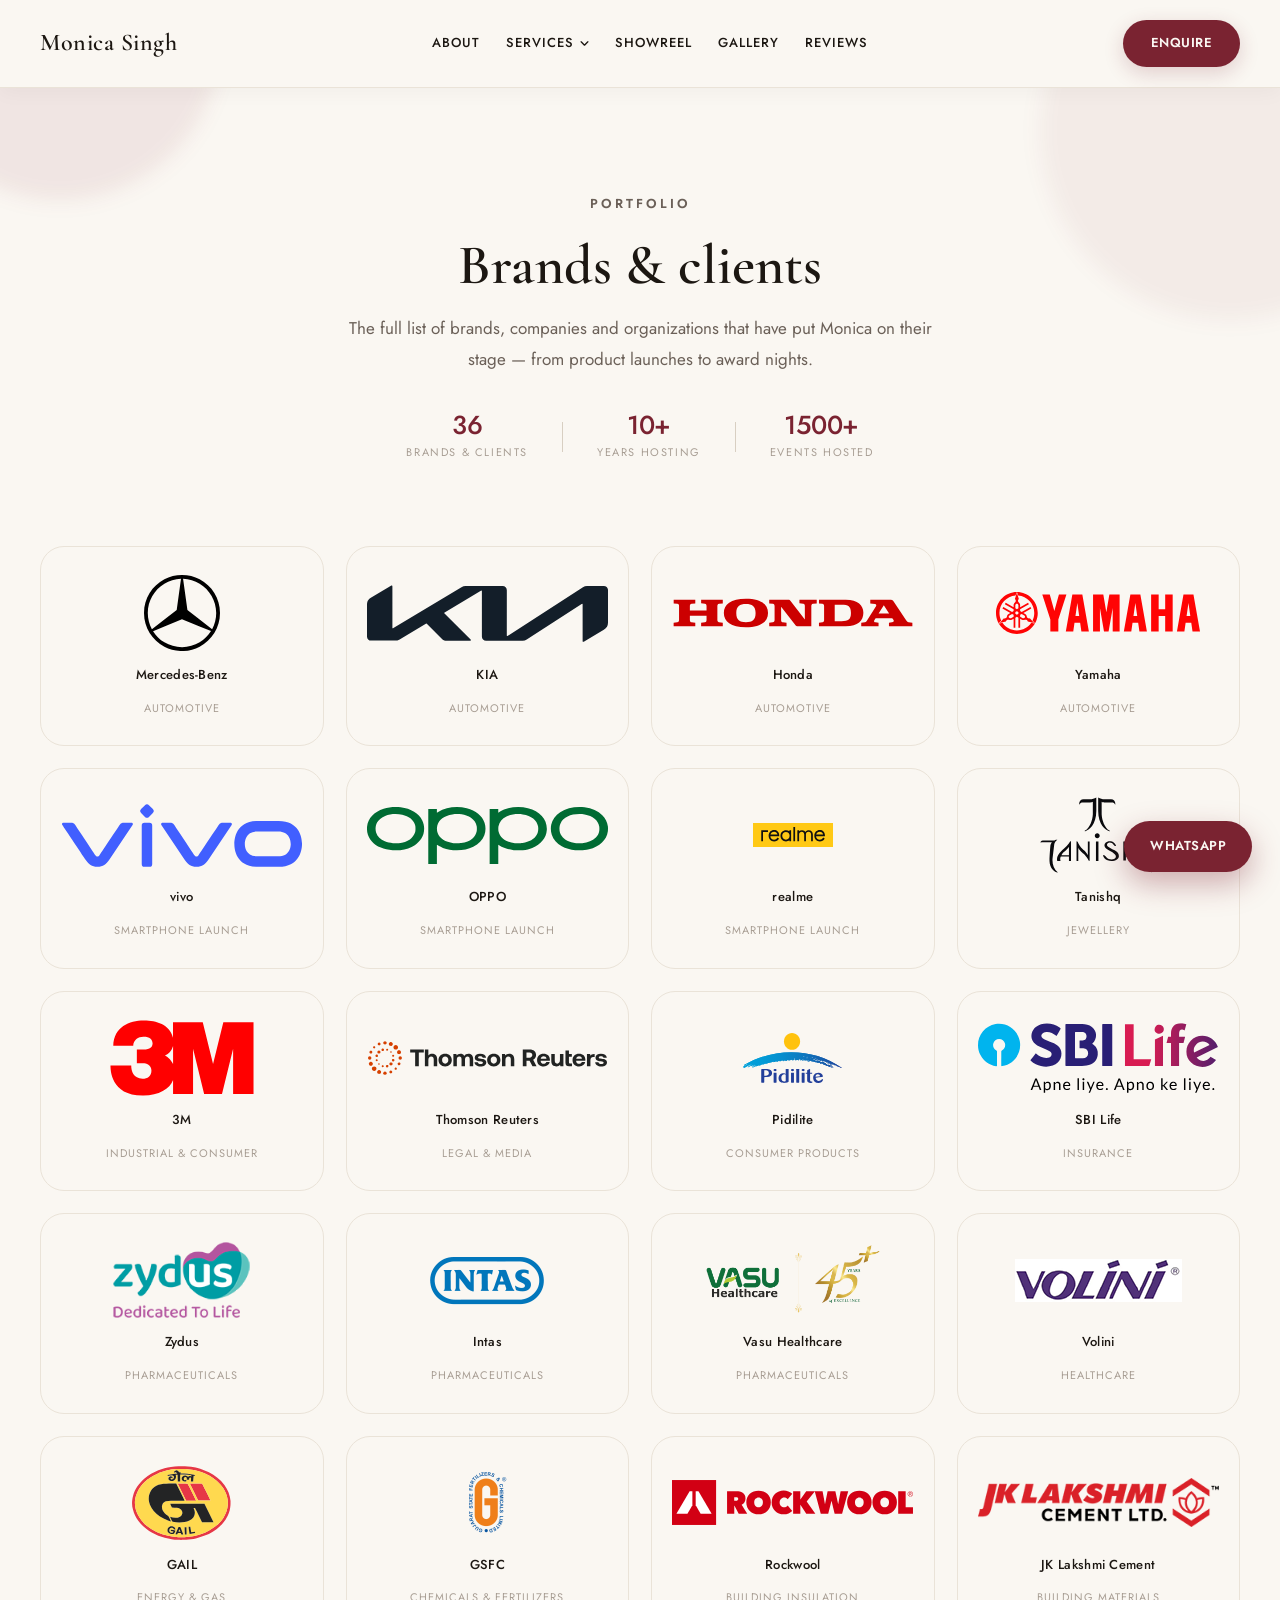
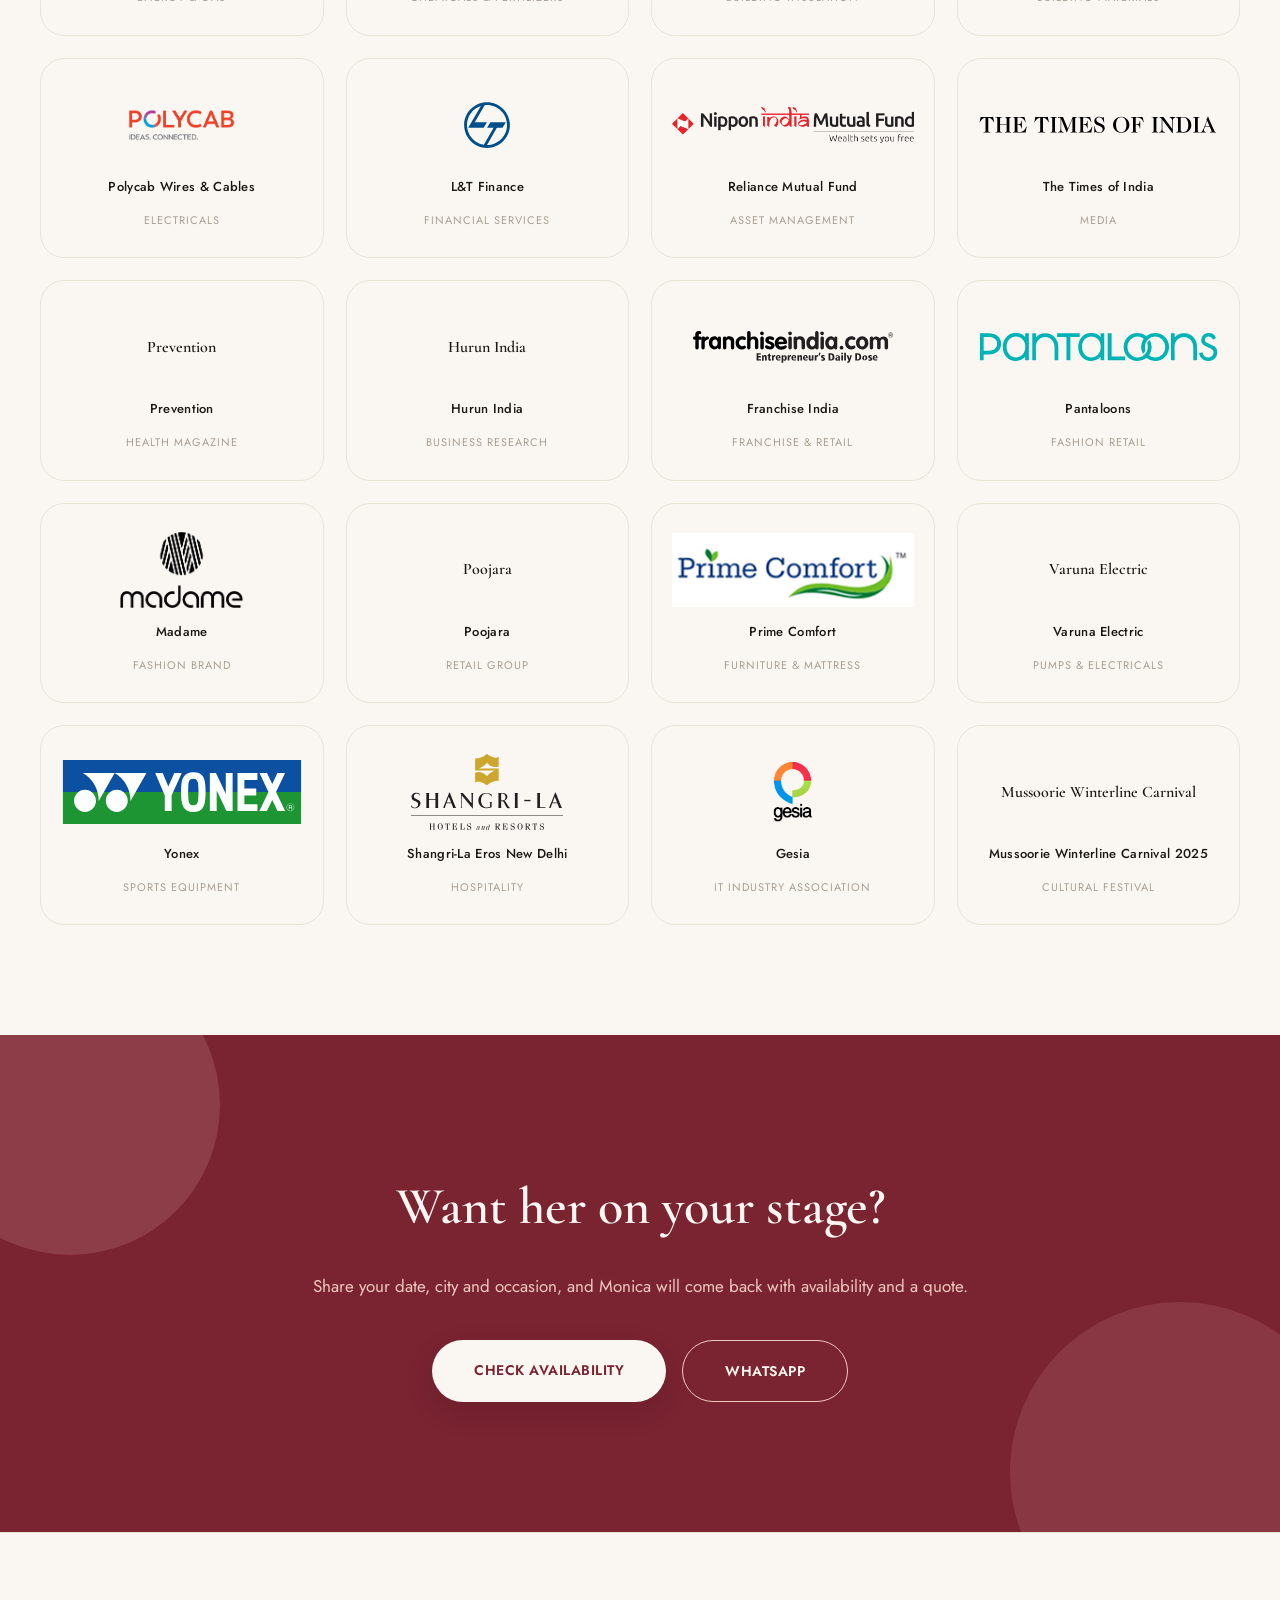
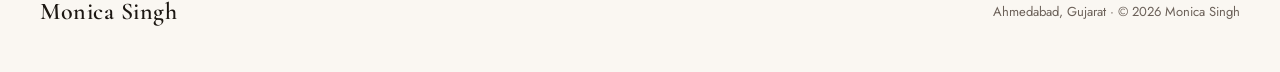
==== brands.html @ f6349938 "Redesign brand-trust section as a logo wall, add dedicated Brands page Replace the text-only "Brands" ====
<!DOCTYPE html>
<html lang="en">
<head>
  <meta charset="utf-8">
  <meta name="viewport" content="width=device-width, initial-scale=1">
  <title>Brands &amp; Clients | Monica Singh</title>
  <meta name="description" content="A full list of the brands and organizations Monica Singh has hosted for — product launches, award nights, annual meets and more across Gujarat and beyond.">
  <meta property="og:title" content="Brands &amp; Clients | Monica Singh">
  <meta property="og:description" content="The full list of brands that have put Monica Singh on their stage.">
  <meta property="og:type" content="website">

  <!-- Google Fonts -->
  <link rel="preconnect" href="https://fonts.googleapis.com">
  <link rel="preconnect" href="https://fonts.gstatic.com" crossorigin>
  <link href="https://fonts.googleapis.com/css2?family=Cormorant+Garamond:ital,wght@0,400;0,500;0,600;0,700;1,400;1,500&family=Jost:wght@300;400;500;600&display=swap" rel="stylesheet">

  <!-- Stylesheet -->
  <link rel="stylesheet" href="css/style.css?v=6">
</head>
<body>

  <!-- Sticky Header with Fixed Solid Background -->
  <header class="site-header header-solid" id="site-header">
    <div class="header-inner">
      <a href="index.html" class="site-logo">Monica Singh</a>

      <nav class="nav-desktop" aria-label="Main Navigation">
        <a href="index.html#collage" class="nav-link">About</a>

        <div class="nav-dropdown-trigger">
          <a href="index.html#services" class="nav-link" style="display: inline-flex; align-items: center;">
            Services
            <svg class="dropdown-arrow-icon" viewBox="0 0 10 6" fill="none" xmlns="http://www.w3.org/2000/svg">
              <path d="M1 1L5 5L9 1" stroke="currentColor" stroke-width="1.6" stroke-linecap="round" stroke-linejoin="round"/>
            </svg>
          </a>
          <div class="nav-dropdown-menu">
            <div class="dropdown-card">
              <a href="sangeet-hosting.html" class="dropdown-item">Sangeet Hosting</a>
              <a href="sangeet-hosting.html" class="dropdown-item">Wedding Anchoring</a>
              <a href="corporate-events.html" class="dropdown-item">Corporate Events</a>
              <a href="sports-events.html" class="dropdown-item">Sports Events</a>
            </div>
          </div>
        </div>

        <a href="index.html#action" class="nav-link">Showreel</a>
        <a href="gallery.html" class="nav-link">Gallery</a>
        <a href="index.html#testimonials" class="nav-link">Reviews</a>
      </nav>

      <a href="index.html#contact" class="btn-header-enquire">Enquire</a>

      <!-- Mobile Menu Button -->
      <button class="mobile-menu-btn" id="mobile-menu-open" aria-label="Open navigation menu">
        <span></span>
        <span></span>
        <span></span>
      </button>
    </div>
  </header>

  <!-- Mobile Drawer -->
  <div class="mobile-drawer" id="mobile-drawer" role="dialog" aria-modal="true" aria-label="Mobile Navigation">
    <div class="mobile-drawer-header">
      <div class="site-logo">Monica Singh</div>
      <button class="mobile-drawer-close" id="mobile-menu-close" aria-label="Close menu">✕</button>
    </div>
    <div class="mobile-nav-links">
      <a href="index.html#collage">About Monica</a>
      <a href="sangeet-hosting.html">Sangeet &amp; Wedding Hosting</a>
      <a href="corporate-events.html">Corporate Events</a>
      <a href="index.html#action">Watch Showreel</a>
      <a href="gallery.html">Event Gallery</a>
      <a href="brands.html">Brands &amp; Clients</a>
      <a href="index.html#testimonials">Client Reviews</a>
      <a href="index.html#contact" style="color: var(--color-primary); margin-top: 10px;">Enquire Now &rarr;</a>
    </div>
    <div class="mobile-drawer-footer">
      <div>Ahmedabad, Gujarat &middot; hello@monicasingh.com</div>
    </div>
  </div>

  <main>
    <!-- 1. Page Hero -->
    <section class="gallery-page-hero">
      <div class="gallery-hero-deco-1" aria-hidden="true"></div>
      <div class="gallery-hero-deco-2" aria-hidden="true"></div>
      <div class="container-narrow" style="position: relative;">
        <div class="kicker kicker-muted" style="margin-bottom: 18px;">Portfolio</div>
        <h1 class="section-title" style="font-size: clamp(38px, 5vw, 56px); margin: 0 auto 16px; max-width: 720px;">Brands &amp; clients</h1>
        <p style="font-size: 17px; line-height: 1.8; color: var(--color-text-muted); max-width: 620px; margin: 0 auto;">
          The full list of brands, companies and organizations that have put Monica on their stage — from product launches to award nights.
        </p>

        <div class="gallery-hero-stats">
          <div class="gallery-hero-stat">
            <div class="gallery-hero-stat-val">36</div>
            <div class="gallery-hero-stat-lbl">Brands &amp; clients</div>
          </div>
          <div class="gallery-hero-stat-divider"></div>
          <div class="gallery-hero-stat">
            <div class="gallery-hero-stat-val">10+</div>
            <div class="gallery-hero-stat-lbl">Years hosting</div>
          </div>
          <div class="gallery-hero-stat-divider"></div>
          <div class="gallery-hero-stat">
            <div class="gallery-hero-stat-val">1500+</div>
            <div class="gallery-hero-stat-lbl">Events hosted</div>
          </div>
        </div>
      </div>
    </section>

    <!-- 2. Brands Grid -->
    <section style="padding: 20px 0 110px;">
      <div class="container">
        <div class="brand-page-grid">

          <a class="brand-page-card" href="https://en.wikipedia.org/wiki/Mercedes-Benz" target="_blank" rel="noopener noreferrer">
            <div class="brand-page-logo-wrap"><img src="assets/brand-logos/mercedesbenz.svg" alt="Mercedes-Benz"></div>
            <div class="brand-page-name">Mercedes-Benz</div>
            <div class="brand-page-kind">Automotive</div>
          </a>

          <div class="brand-page-card">
            <div class="brand-page-logo-wrap"><img src="assets/brand-logos/kia.svg" alt="KIA"></div>
            <div class="brand-page-name">KIA</div>
            <div class="brand-page-kind">Automotive</div>
          </div>

          <div class="brand-page-card">
            <div class="brand-page-logo-wrap"><img src="assets/brand-logos/honda.svg" alt="Honda"></div>
            <div class="brand-page-name">Honda</div>
            <div class="brand-page-kind">Automotive</div>
          </div>

          <div class="brand-page-card">
            <div class="brand-page-logo-wrap"><img src="assets/brand-logos/yamaha.svg" alt="Yamaha" style="max-height: 55%;"></div>
            <div class="brand-page-name">Yamaha</div>
            <div class="brand-page-kind">Automotive</div>
          </div>

          <div class="brand-page-card">
            <div class="brand-page-logo-wrap"><img src="assets/brand-logos/vivo.svg" alt="vivo"></div>
            <div class="brand-page-name">vivo</div>
            <div class="brand-page-kind">Smartphone Launch</div>
          </div>

          <div class="brand-page-card">
            <div class="brand-page-logo-wrap"><img src="assets/brand-logos/oppo.svg" alt="OPPO"></div>
            <div class="brand-page-name">OPPO</div>
            <div class="brand-page-kind">Smartphone Launch</div>
          </div>

          <div class="brand-page-card">
            <div class="brand-page-logo-wrap"><img src="assets/brand-logos/realme.svg" alt="realme"></div>
            <div class="brand-page-name">realme</div>
            <div class="brand-page-kind">Smartphone Launch</div>
          </div>

          <div class="brand-page-card">
            <div class="brand-page-logo-wrap"><img src="assets/brand-logos/tanishq.svg" alt="Tanishq"></div>
            <div class="brand-page-name">Tanishq</div>
            <div class="brand-page-kind">Jewellery</div>
          </div>

          <div class="brand-page-card">
            <div class="brand-page-logo-wrap"><img src="assets/brand-logos/3m.svg" alt="3M"></div>
            <div class="brand-page-name">3M</div>
            <div class="brand-page-kind">Industrial &amp; Consumer</div>
          </div>

          <div class="brand-page-card">
            <div class="brand-page-logo-wrap"><img src="assets/brand-logos/thomsonreuters.svg" alt="Thomson Reuters"></div>
            <div class="brand-page-name">Thomson Reuters</div>
            <div class="brand-page-kind">Legal &amp; Media</div>
          </div>

          <div class="brand-page-card">
            <div class="brand-page-logo-wrap"><img src="assets/brand-logos/pidilite.svg" alt="Pidilite"></div>
            <div class="brand-page-name">Pidilite</div>
            <div class="brand-page-kind">Consumer Products</div>
          </div>

          <div class="brand-page-card">
            <div class="brand-page-logo-wrap"><img src="assets/brand-logos/sbilife.svg" alt="SBI Life"></div>
            <div class="brand-page-name">SBI Life</div>
            <div class="brand-page-kind">Insurance</div>
          </div>

          <div class="brand-page-card">
            <div class="brand-page-logo-wrap"><img src="assets/brand-logos/zydus.png" alt="Zydus"></div>
            <div class="brand-page-name">Zydus</div>
            <div class="brand-page-kind">Pharmaceuticals</div>
          </div>

          <div class="brand-page-card">
            <div class="brand-page-logo-wrap"><img src="assets/brand-logos/intas.png" alt="Intas Pharmaceuticals"></div>
            <div class="brand-page-name">Intas</div>
            <div class="brand-page-kind">Pharmaceuticals</div>
          </div>

          <div class="brand-page-card">
            <div class="brand-page-logo-wrap"><img src="assets/brand-logos/vasuhealthcare.png" alt="Vasu Healthcare"></div>
            <div class="brand-page-name">Vasu Healthcare</div>
            <div class="brand-page-kind">Pharmaceuticals</div>
          </div>

          <div class="brand-page-card">
            <div class="brand-page-logo-wrap"><img src="assets/brand-logos/volini.webp" alt="Volini"></div>
            <div class="brand-page-name">Volini</div>
            <div class="brand-page-kind">Healthcare</div>
          </div>

          <div class="brand-page-card">
            <div class="brand-page-logo-wrap"><img src="assets/brand-logos/gail.svg" alt="GAIL"></div>
            <div class="brand-page-name">GAIL</div>
            <div class="brand-page-kind">Energy &amp; Gas</div>
          </div>

          <div class="brand-page-card">
            <div class="brand-page-logo-wrap"><img src="assets/brand-logos/gsfc.png" alt="Gujarat State Fertilizers &amp; Chemicals"></div>
            <div class="brand-page-name">GSFC</div>
            <div class="brand-page-kind">Chemicals &amp; Fertilizers</div>
          </div>

          <div class="brand-page-card">
            <div class="brand-page-logo-wrap"><img src="assets/brand-logos/rockwool.svg" alt="ROCKWOOL"></div>
            <div class="brand-page-name">Rockwool</div>
            <div class="brand-page-kind">Building Insulation</div>
          </div>

          <div class="brand-page-card">
            <div class="brand-page-logo-wrap"><img src="assets/brand-logos/jklakshmi.png" alt="JK Lakshmi Cement"></div>
            <div class="brand-page-name">JK Lakshmi Cement</div>
            <div class="brand-page-kind">Building Materials</div>
          </div>

          <div class="brand-page-card">
            <div class="brand-page-logo-wrap"><img src="assets/brand-logos/polycab.png" alt="Polycab Wires &amp; Cables"></div>
            <div class="brand-page-name">Polycab Wires &amp; Cables</div>
            <div class="brand-page-kind">Electricals</div>
          </div>

          <div class="brand-page-card">
            <div class="brand-page-logo-wrap"><img src="assets/brand-logos/ltfinance.svg" alt="L&amp;T Finance" style="max-height: 60%;"></div>
            <div class="brand-page-name">L&amp;T Finance</div>
            <div class="brand-page-kind">Financial Services</div>
          </div>

          <div class="brand-page-card">
            <div class="brand-page-logo-wrap"><img src="assets/brand-logos/reliancemf.webp" alt="Reliance Mutual Fund"></div>
            <div class="brand-page-name">Reliance Mutual Fund</div>
            <div class="brand-page-kind">Asset Management</div>
          </div>

          <div class="brand-page-card">
            <div class="brand-page-logo-wrap"><img src="assets/brand-logos/timesofindia.svg" alt="The Times of India"></div>
            <div class="brand-page-name">The Times of India</div>
            <div class="brand-page-kind">Media</div>
          </div>

          <div class="brand-page-card">
            <div class="brand-page-logo-wrap no-logo">Prevention</div>
            <div class="brand-page-name">Prevention</div>
            <div class="brand-page-kind">Health Magazine</div>
          </div>

          <div class="brand-page-card">
            <div class="brand-page-logo-wrap no-logo">Hurun India</div>
            <div class="brand-page-name">Hurun India</div>
            <div class="brand-page-kind">Business Research</div>
          </div>

          <div class="brand-page-card">
            <div class="brand-page-logo-wrap"><img src="assets/brand-logos/franchiseindia.svg" alt="Franchise India"></div>
            <div class="brand-page-name">Franchise India</div>
            <div class="brand-page-kind">Franchise &amp; Retail</div>
          </div>

          <div class="brand-page-card">
            <div class="brand-page-logo-wrap"><img src="assets/brand-logos/pantaloons.svg" alt="Pantaloons"></div>
            <div class="brand-page-name">Pantaloons</div>
            <div class="brand-page-kind">Fashion Retail</div>
          </div>

          <div class="brand-page-card">
            <div class="brand-page-logo-wrap"><img src="assets/brand-logos/madame.png" alt="Madame"></div>
            <div class="brand-page-name">Madame</div>
            <div class="brand-page-kind">Fashion Brand</div>
          </div>

          <div class="brand-page-card">
            <div class="brand-page-logo-wrap no-logo">Poojara</div>
            <div class="brand-page-name">Poojara</div>
            <div class="brand-page-kind">Retail Group</div>
          </div>

          <div class="brand-page-card">
            <div class="brand-page-logo-wrap"><img src="assets/brand-logos/primecomfort.png" alt="Prime Comfort"></div>
            <div class="brand-page-name">Prime Comfort</div>
            <div class="brand-page-kind">Furniture &amp; Mattress</div>
          </div>

          <div class="brand-page-card">
            <div class="brand-page-logo-wrap no-logo">Varuna Electric</div>
            <div class="brand-page-name">Varuna Electric</div>
            <div class="brand-page-kind">Pumps &amp; Electricals</div>
          </div>

          <div class="brand-page-card">
            <div class="brand-page-logo-wrap"><img src="assets/brand-logos/yonex.svg" alt="Yonex"></div>
            <div class="brand-page-name">Yonex</div>
            <div class="brand-page-kind">Sports Equipment</div>
          </div>

          <div class="brand-page-card">
            <div class="brand-page-logo-wrap"><img src="assets/brand-logos/shangrila.svg" alt="Shangri-La Eros New Delhi"></div>
            <div class="brand-page-name">Shangri-La Eros New Delhi</div>
            <div class="brand-page-kind">Hospitality</div>
          </div>

          <div class="brand-page-card">
            <div class="brand-page-logo-wrap"><img src="assets/brand-logos/gesia.png" alt="GESIA"></div>
            <div class="brand-page-name">Gesia</div>
            <div class="brand-page-kind">IT Industry Association</div>
          </div>

          <div class="brand-page-card">
            <div class="brand-page-logo-wrap no-logo">Mussoorie Winterline Carnival</div>
            <div class="brand-page-name">Mussoorie Winterline Carnival 2025</div>
            <div class="brand-page-kind">Cultural Festival</div>
          </div>

        </div>
      </div>
    </section>

    <!-- 3. Contact CTA -->
    <section class="contact-section" id="contact">
      <div class="cta-deco-circle-1"></div>
      <div class="cta-deco-circle-2"></div>
      <div class="container">
        <div class="contact-content">
          <h2 class="contact-heading">Want her on your stage?</h2>
          <p class="contact-subtext">Share your date, city and occasion, and Monica will come back with availability and a quote.</p>
          <div class="contact-actions">
            <a href="mailto:hello@monicasingh.com" class="btn-light">Check availability</a>
            <a href="https://wa.me/910000000000" target="_blank" rel="noopener noreferrer" class="btn-outline-white">WhatsApp</a>
          </div>
        </div>
      </div>
    </section>
  </main>

  <!-- Footer -->
  <footer class="site-footer" style="border-top: 1px solid var(--color-border); padding: 60px 0 40px;">
    <div class="container" style="display: flex; justify-content: space-between; align-items: center; flex-wrap: wrap; gap: 20px;">
      <a href="index.html" class="site-logo">Monica Singh</a>
      <div style="font-size: 13px; color: var(--color-text-muted);">Ahmedabad, Gujarat &middot; &copy; 2026 Monica Singh</div>
    </div>
  </footer>

  <!-- Floating WhatsApp Action -->
  <a href="https://wa.me/910000000000" target="_blank" rel="noopener noreferrer" class="floating-whatsapp-btn visible" aria-label="Chat on WhatsApp">
    WhatsApp
  </a>

  <!-- JavaScript -->
  <script src="js/app.js?v=6"></script>
</body>
</html>
---- css/style.css ----
/* ==========================================================================
   Monica Singh — Luxury Portfolio Design System
   Matches exact design tokens from UI specification
   ========================================================================== */

:root {
  /* Colors */
  --color-bg: #FAF7F2;
  --color-bg-alt: #EFE9DE;
  --color-bg-card: #FAF7F2;
  --color-bg-card-alt: #EAE3D8;
  --color-dark: #1C1712;
  --color-dark-card: #241D17;
  --color-dark-border: #332C25;
  --color-primary: #7A2331;
  --color-primary-hover: #5C1A25;
  --color-primary-light: #F0C9C0;
  --color-primary-soft: rgba(122, 35, 49, 0.08);
  --color-primary-glow: rgba(122, 35, 49, 0.3);
  --color-text-main: #1C1712;
  --color-text-muted: #6B6058;
  --color-text-light: #A89E94;
  --color-border: #EAE3D8;
  --color-border-subtle: #D8CFC2;
  --color-white: #FAF7F2;

  /* Typography */
  --font-serif: 'Cormorant Garamond', Georgia, serif;
  --font-sans: 'Jost', -apple-system, BlinkMacSystemFont, 'Segoe UI', Roboto, sans-serif;

  /* Spacing & Layout */
  --max-width: 1340px;
  --max-width-narrow: 1140px;
  --max-width-text: 900px;
  --radius-sm: 8px;
  --radius-md: 16px;
  --radius-lg: 24px;
  --radius-xl: 28px;
  --radius-full: 999px;

  /* Shadows */
  --shadow-sm: 0 2px 10px rgba(28, 23, 18, 0.04);
  --shadow-md: 0 20px 44px rgba(28, 23, 18, 0.12);
  --shadow-lg: 0 28px 56px rgba(28, 23, 18, 0.16);
  --shadow-xl: 0 40px 80px rgba(28, 23, 18, 0.20);
  --shadow-primary: 0 16px 36px rgba(122, 35, 49, 0.28);
}

/* Reset & Base */
*, *::before, *::after {
  box-sizing: border-box;
  margin: 0;
  padding: 0;
}

html {
  scroll-behavior: smooth;
  -webkit-text-size-adjust: 100%;
}

body {
  margin: 0;
  background-color: var(--color-bg);
  color: var(--color-text-main);
  font-family: var(--font-sans);
  font-size: 16px;
  line-height: 1.6;
  overflow-x: hidden;
  -webkit-font-smoothing: antialiased;
  -moz-osx-font-smoothing: grayscale;
}

::selection {
  background: var(--color-primary-light);
  color: var(--color-primary);
}

a {
  color: var(--color-primary);
  text-decoration: none;
  transition: color 0.25s ease, background-color 0.25s ease, border-color 0.25s ease, transform 0.25s ease, box-shadow 0.25s ease;
}

a:hover {
  color: var(--color-primary-hover);
}

button {
  font-family: inherit;
  border: none;
  background: none;
  cursor: pointer;
  outline: none;
}

img, video {
  max-width: 100%;
  height: auto;
  display: block;
}

/* Keyframe Animations */
@keyframes glowPulse {
  0%, 100% {
    transform: translate(-50%, -50%) scale(1);
    opacity: 0.92;
  }
  50% {
    transform: translate(-50%, -50%) scale(1.04);
    opacity: 1;
  }
}

@keyframes floatY {
  0%, 100% {
    transform: translateY(0);
  }
  50% {
    transform: translateY(-10px);
  }
}

@keyframes marquee {
  0% {
    transform: translateX(0);
  }
  100% {
    transform: translateX(-50%);
  }
}

@keyframes fadeIn {
  from {
    opacity: 0;
    transform: translateY(16px);
  }
  to {
    opacity: 1;
    transform: translateY(0);
  }
}

@media (prefers-reduced-motion: reduce) {
  *, *::before, *::after {
    animation-duration: 0.01ms !important;
    animation-iteration-count: 1 !important;
    transition-duration: 0.01ms !important;
    scroll-behavior: auto !important;
  }
}

/* Layout Containers */
.container {
  max-width: var(--max-width);
  margin: 0 auto;
  padding: 0 40px;
}

.container-narrow {
  max-width: var(--max-width-narrow);
  margin: 0 auto;
  padding: 0 40px;
}

.container-text {
  max-width: var(--max-width-text);
  margin: 0 auto;
  padding: 0 40px;
}

/* Typography Utility */
.font-serif {
  font-family: var(--font-serif);
}

.kicker {
  display: inline-block;
  font-size: 13px;
  letter-spacing: 3px;
  text-transform: uppercase;
  color: var(--color-primary);
  font-weight: 600;
  margin-bottom: 24px;
}

.kicker-muted {
  color: var(--color-text-muted);
}

.kicker-light {
  color: var(--color-primary-light);
}

.section-title {
  font-family: var(--font-serif);
  font-size: clamp(34px, 4vw, 48px);
  font-weight: 600;
  line-height: 1.15;
  color: var(--color-text-main);
  margin: 0 0 20px;
}

.section-title-dark {
  color: var(--color-white);
}

/* Header & Navigation */
.site-header {
  position: fixed;
  top: 0;
  left: 0;
  right: 0;
  z-index: 50;
  background: transparent;
  backdrop-filter: none;
  border-bottom: 1px solid transparent;
  transition: background 0.4s ease, backdrop-filter 0.4s ease, border-color 0.4s ease, padding 0.3s ease;
}

.site-header.scrolled {
  background: rgba(250, 247, 242, 0.92);
  backdrop-filter: blur(12px);
  -webkit-backdrop-filter: blur(12px);
  border-bottom: 1px solid var(--color-border);
}

.header-inner {
  max-width: var(--max-width);
  margin: 0 auto;
  padding: 20px 40px;
  display: flex;
  align-items: center;
  justify-content: space-between;
  gap: 24px;
}

.site-logo {
  font-family: var(--font-serif);
  font-size: 24px;
  font-weight: 600;
  letter-spacing: 0.5px;
  white-space: nowrap;
  color: var(--color-text-main);
  text-decoration: none;
}

.nav-desktop {
  display: flex;
  gap: 26px;
  align-items: center;
  white-space: nowrap;
}

.nav-link {
  font-size: 13px;
  letter-spacing: 1px;
  text-transform: uppercase;
  font-weight: 500;
  color: var(--color-text-main);
  position: relative;
  padding: 6px 0;
}

.nav-link:hover {
  color: var(--color-primary);
}

.nav-dropdown-trigger {
  position: relative;
  display: inline-flex;
  align-items: center;
}

.dropdown-arrow-icon {
  width: 9px;
  height: 5px;
  display: inline-block;
  margin-left: 6px;
  color: var(--color-text-main);
  transition: transform 0.25s cubic-bezier(0.16, 1, 0.3, 1), color 0.2s ease;
  vertical-align: middle;
}

.nav-dropdown-trigger:hover .dropdown-arrow-icon,
.nav-dropdown-trigger:focus-within .dropdown-arrow-icon {
  transform: rotate(180deg);
  color: var(--color-primary);
}

.site-header.header-solid {
  background: rgba(250, 247, 242, 0.98) !important;
  backdrop-filter: blur(14px) !important;
  -webkit-backdrop-filter: blur(14px) !important;
  border-bottom: 1px solid var(--color-border) !important;
  box-shadow: 0 4px 20px rgba(28, 23, 18, 0.04);
}

.nav-dropdown-menu {
  position: absolute;
  top: 100%;
  left: -14px;
  padding-top: 14px;
  min-width: 230px;
  opacity: 0;
  visibility: hidden;
  transform: translateY(-6px);
  transition: opacity 0.25s ease, transform 0.25s ease, visibility 0.25s;
  pointer-events: none;
}

.nav-dropdown-trigger:hover .nav-dropdown-menu,
.nav-dropdown-trigger:focus-within .nav-dropdown-menu,
.nav-dropdown-menu.active {
  opacity: 1;
  visibility: visible;
  transform: translateY(0);
  pointer-events: auto;
}

.dropdown-card {
  background: var(--color-bg);
  border: 1px solid var(--color-border);
  border-radius: var(--radius-md);
  padding: 10px;
  box-shadow: 0 22px 48px rgba(28, 23, 18, 0.16);
}

.dropdown-item {
  display: block;
  padding: 12px 18px;
  font-size: 14px;
  color: var(--color-text-main);
  border-radius: 10px;
  text-transform: none;
  letter-spacing: 0;
  font-weight: 500;
  transition: background 0.2s ease, color 0.2s ease;
}

.dropdown-item:hover {
  background: var(--color-bg-card-alt);
  color: var(--color-primary);
}

.btn-header-enquire {
  background: var(--color-primary);
  color: var(--color-white) !important;
  padding: 13px 28px;
  border-radius: var(--radius-full);
  font-size: 13px;
  letter-spacing: 0.5px;
  text-transform: uppercase;
  font-weight: 600;
  white-space: nowrap;
  box-shadow: 0 6px 20px rgba(122, 35, 49, 0.2);
}

.btn-header-enquire:hover {
  background: var(--color-primary-hover);
  transform: translateY(-1px);
}

/* Mobile Nav Toggle */
.mobile-menu-btn {
  display: none;
  flex-direction: column;
  justify-content: center;
  gap: 5px;
  width: 38px;
  height: 38px;
  background: var(--color-bg-card-alt);
  border-radius: 50%;
  padding: 8px;
}

.mobile-menu-btn span {
  display: block;
  height: 2px;
  width: 100%;
  background: var(--color-text-main);
  border-radius: 2px;
  transition: all 0.3s ease;
}

.mobile-drawer {
  position: fixed;
  top: 0;
  left: 0;
  right: 0;
  bottom: 0;
  background: rgba(250, 247, 242, 0.98);
  backdrop-filter: blur(20px);
  z-index: 100;
  padding: 30px 24px;
  display: flex;
  flex-direction: column;
  transform: translateY(-100%);
  opacity: 0;
  visibility: hidden;
  transition: transform 0.4s cubic-bezier(0.16, 1, 0.3, 1), opacity 0.3s ease, visibility 0.4s;
}

.mobile-drawer.open {
  transform: translateY(0);
  opacity: 1;
  visibility: visible;
}

.mobile-drawer-header {
  display: flex;
  justify-content: space-between;
  align-items: center;
  margin-bottom: 40px;
}

.mobile-drawer-close {
  width: 40px;
  height: 40px;
  border-radius: 50%;
  border: 1px solid var(--color-border);
  display: flex;
  align-items: center;
  justify-content: center;
  font-size: 20px;
  color: var(--color-text-main);
}

.mobile-nav-links {
  display: flex;
  flex-direction: column;
  gap: 20px;
  flex: 1;
}

.mobile-nav-links a {
  font-family: var(--font-serif);
  font-size: 28px;
  font-weight: 600;
  color: var(--color-text-main);
}

.mobile-nav-links a:hover {
  color: var(--color-primary);
}

.mobile-drawer-footer {
  padding-top: 24px;
  border-top: 1px solid var(--color-border);
  font-size: 14px;
  color: var(--color-text-muted);
}

/* Buttons */
.btn-primary {
  display: inline-block;
  background: var(--color-primary);
  color: var(--color-white) !important;
  padding: 18px 36px;
  border-radius: var(--radius-full);
  font-size: 14px;
  letter-spacing: 0.5px;
  text-transform: uppercase;
  font-weight: 600;
  box-shadow: var(--shadow-primary);
  text-align: center;
  transition: all 0.3s ease;
}

.btn-primary:hover {
  background: var(--color-primary-hover);
  transform: translateY(-2px);
  box-shadow: 0 20px 40px rgba(122, 35, 49, 0.35);
}

.btn-secondary {
  display: inline-block;
  border: 1px solid var(--color-dark);
  color: var(--color-dark);
  padding: 18px 36px;
  border-radius: var(--radius-full);
  font-size: 14px;
  letter-spacing: 0.5px;
  text-transform: uppercase;
  font-weight: 600;
  text-align: center;
  transition: all 0.3s ease;
}

.btn-secondary:hover {
  background: var(--color-dark);
  color: var(--color-white) !important;
  transform: translateY(-2px);
}

.btn-outline-white {
  display: inline-block;
  border: 1px solid var(--color-primary-light);
  color: var(--color-white) !important;
  padding: 19px 42px;
  border-radius: var(--radius-full);
  font-size: 14px;
  letter-spacing: 0.5px;
  text-transform: uppercase;
  font-weight: 600;
  text-align: center;
  transition: all 0.3s ease;
}

.btn-outline-white:hover {
  background: var(--color-primary-light);
  color: var(--color-primary) !important;
  transform: translateY(-2px);
}

.btn-light {
  display: inline-block;
  background: var(--color-white);
  color: var(--color-primary) !important;
  padding: 19px 42px;
  border-radius: var(--radius-full);
  font-size: 14px;
  letter-spacing: 0.5px;
  text-transform: uppercase;
  font-weight: 600;
  text-align: center;
  box-shadow: 0 10px 30px rgba(0, 0, 0, 0.1);
  transition: all 0.3s ease;
}

.btn-light:hover {
  background: var(--color-primary-light);
  transform: translateY(-2px);
}

/* ==========================================================================
   Hero Section
   ========================================================================== */
.hero-section {
  position: relative;
  max-width: var(--max-width);
  margin: 0 auto;
  padding: 150px 40px 50px;
  display: grid;
  grid-template-columns: minmax(0, 1fr) minmax(0, 0.95fr);
  gap: 40px;
  align-items: center;
}

.hero-text {
  opacity: 0;
  transform: translateY(20px);
  animation: fadeIn 0.9s cubic-bezier(0.16, 1, 0.3, 1) forwards 0.15s;
}

.hero-heading {
  font-family: var(--font-serif);
  font-size: clamp(46px, 5.4vw, 82px);
  line-height: 1.02;
  margin: 0 0 28px;
  font-weight: 600;
  letter-spacing: -1.5px;
  color: var(--color-dark);
}

.hero-heading em {
  font-style: italic;
  color: var(--color-primary);
}

.hero-description {
  font-size: 18px;
  line-height: 1.75;
  color: var(--color-text-muted);
  max-width: 470px;
  margin: 0 0 36px;
}

.hero-actions {
  display: flex;
  gap: 16px;
  flex-wrap: wrap;
  margin-bottom: 42px;
}

.hero-social-proof {
  display: flex;
  align-items: center;
  gap: 16px;
}

.hero-avatars {
  display: flex;
}

.hero-avatar-img {
  width: 42px;
  height: 42px;
  border-radius: 50%;
  object-fit: cover;
  border: 2px solid var(--color-bg);
}

.hero-avatar-img:not(:first-child) {
  margin-left: -12px;
}

.hero-proof-text {
  font-size: 13px;
  line-height: 1.5;
  color: var(--color-text-muted);
}

.hero-proof-text strong {
  color: var(--color-dark);
}

.hero-visual-col {
  position: relative;
  min-width: 0;
  display: flex;
  justify-content: center;
  align-items: center;
}

.hero-glow-bg {
  position: absolute;
  left: 50%;
  top: 46%;
  width: min(46vw, 560px);
  height: min(46vw, 560px);
  transform: translate(-50%, -50%);
  border-radius: 50%;
  background: radial-gradient(circle at 50% 45%, #7A2331 0%, #a63d4c 42%, #F0C9C0 72%, rgba(240, 201, 192, 0) 100%);
  animation: glowPulse 7s ease-in-out infinite;
  pointer-events: none;
  z-index: 1;
}

.hero-cutout-img {
  position: relative;
  display: block;
  width: 100%;
  max-width: 520px;
  margin: 0 auto;
  height: auto;
  z-index: 2;
}

.hero-float-badge {
  position: absolute;
  bottom: 40px;
  left: -10px;
  background: var(--color-bg);
  border: 1px solid var(--color-border);
  border-radius: 18px;
  padding: 16px 22px;
  box-shadow: 0 20px 44px rgba(28, 23, 18, 0.14);
  animation: floatY 6s ease-in-out infinite;
  z-index: 3;
}

.hero-float-num {
  font-family: var(--font-sans);
  font-weight: 500;
  letter-spacing: -1px;
  font-size: 28px;
  line-height: 1;
  color: var(--color-dark);
}

.hero-float-label {
  font-size: 11px;
  letter-spacing: 1.5px;
  text-transform: uppercase;
  color: var(--color-text-muted);
  margin-top: 6px;
}

/* ==========================================================================
   Marquee Banner
   ========================================================================== */
.marquee-bar {
  background: var(--color-dark);
  padding: 18px 0;
  overflow: hidden;
  white-space: nowrap;
  position: relative;
  z-index: 5;
}

.marquee-content {
  display: inline-flex;
  gap: 60px;
  animation: marquee 26s linear infinite;
  font-family: var(--font-serif);
  font-size: 22px;
  color: var(--color-white);
}

.marquee-bullet {
  color: var(--color-primary);
}

/* ==========================================================================
   Stats Section
   ========================================================================== */
.stats-section {
  padding: 70px 0;
  background: var(--color-bg);
  transition: opacity 0.7s ease, transform 0.7s ease;
}

.stats-grid {
  display: grid;
  grid-template-columns: repeat(3, 1fr);
  gap: 30px;
  text-align: center;
}

.stat-item {
  position: relative;
}

.stat-item-bordered {
  border-left: 1px solid var(--color-border);
  border-right: 1px solid var(--color-border);
}

.stat-icon-wrapper {
  width: 54px;
  height: 54px;
  border-radius: 50%;
  background: var(--color-bg-card-alt);
  margin: 0 auto 18px;
  display: flex;
  align-items: center;
  justify-content: center;
}

.stat-dot {
  width: 18px;
  height: 18px;
  border-radius: 50%;
  background: var(--color-primary);
}

.stat-diamond {
  width: 18px;
  height: 18px;
  background: var(--color-primary);
  transform: rotate(45deg);
}

.stat-square {
  width: 18px;
  height: 18px;
  border-radius: 4px;
  background: var(--color-primary);
}

.stat-number {
  font-family: var(--font-sans);
  font-weight: 500;
  letter-spacing: -1px;
  font-size: 54px;
  line-height: 1;
  color: var(--color-dark);
}

.stat-label {
  font-size: 12px;
  letter-spacing: 2px;
  text-transform: uppercase;
  color: var(--color-text-muted);
  margin-top: 10px;
}

/* ==========================================================================
   Press / Brands Section
   ========================================================================== */
.press-section {
  position: relative;
  overflow: hidden;
  background: var(--color-bg);
  padding: 50px 0 90px;
  z-index: 1;
}

.press-card {
  background: var(--color-dark);
  border-radius: var(--radius-xl);
  padding: 54px 56px;
  display: grid;
  grid-template-columns: minmax(0, 0.62fr) minmax(0, 1fr);
  gap: 56px;
  align-items: center;
  box-shadow: var(--shadow-lg);
}

.press-heading {
  font-family: var(--font-serif);
  font-size: 38px;
  font-weight: 600;
  line-height: 1.15;
  color: var(--color-white);
  margin: 0 0 14px;
}

.press-subtext {
  font-size: 15px;
  line-height: 1.75;
  color: var(--color-text-light);
  margin: 0;
}

.brands-grid {
  display: grid;
  grid-template-columns: repeat(2, minmax(0, 1fr));
  gap: 14px;
}

.brand-box {
  border: 1px solid var(--color-dark-border);
  border-radius: var(--radius-md);
  padding: 26px 22px;
  display: flex;
  flex-direction: column;
  gap: 8px;
  transition: background 0.3s ease, border-color 0.3s ease, transform 0.25s ease;
}

.brand-box:hover {
  background: var(--color-dark-card);
  border-color: var(--color-primary);
  transform: translateY(-2px);
}

.brand-name {
  font-family: var(--font-serif);
  font-size: 28px;
  font-weight: 600;
  letter-spacing: 1.5px;
  color: var(--color-white);
  line-height: 1;
}

.brand-kind {
  font-size: 12px;
  letter-spacing: 1px;
  text-transform: uppercase;
  color: #7f766d;
}

/* Logo Wall (homepage "Trusted by" + dedicated Brands page) */
.brand-wall-card {
  background: var(--color-dark);
  border-radius: var(--radius-xl);
  padding: 64px 48px;
  box-shadow: var(--shadow-lg);
}

.brand-logo-wall {
  display: grid;
  grid-template-columns: repeat(5, minmax(0, 1fr));
  gap: 16px;
}

.brand-logo-chip {
  position: relative;
  background: var(--color-white);
  border-radius: var(--radius-md);
  height: 104px;
  display: flex;
  align-items: center;
  justify-content: center;
  padding: 18px 22px;
  transition: transform 0.25s ease, box-shadow 0.25s ease;
}

.brand-logo-chip:hover {
  transform: translateY(-5px);
  box-shadow: 0 16px 32px rgba(0, 0, 0, 0.28);
}

.brand-logo-chip img {
  max-width: 100%;
  max-height: 100%;
  object-fit: contain;
}

.brand-logo-chip-text {
  font-family: var(--font-serif);
  font-size: 15px;
  font-weight: 600;
  text-align: center;
  line-height: 1.25;
  color: var(--color-dark);
}

.brand-wall-more {
  text-align: center;
  margin-top: 44px;
}

/* Full Brands Page grid: light card variant with name + kind under each logo */
.brand-page-grid {
  display: grid;
  grid-template-columns: repeat(4, minmax(0, 1fr));
  gap: 22px;
}

.brand-page-card {
  background: var(--color-bg);
  border: 1px solid var(--color-border);
  border-radius: var(--radius-lg);
  padding: 28px 20px;
  display: flex;
  flex-direction: column;
  align-items: center;
  gap: 14px;
  text-align: center;
  transition: transform 0.25s ease, box-shadow 0.25s ease, border-color 0.25s ease;
}

.brand-page-card:hover {
  transform: translateY(-4px);
  box-shadow: var(--shadow-md);
  border-color: var(--color-border-subtle);
}

.brand-page-logo-wrap {
  width: 100%;
  height: 76px;
  display: flex;
  align-items: center;
  justify-content: center;
}

.brand-page-logo-wrap img {
  max-width: 100%;
  max-height: 100%;
  object-fit: contain;
}

.brand-page-logo-wrap.no-logo {
  font-family: var(--font-serif);
  font-size: 16px;
  font-weight: 600;
  color: var(--color-text-main);
  line-height: 1.3;
}

.brand-page-name {
  font-family: var(--font-sans);
  font-size: 13px;
  font-weight: 500;
  letter-spacing: 0.3px;
  color: var(--color-text-main);
}

.brand-page-kind {
  font-size: 11px;
  letter-spacing: 1px;
  text-transform: uppercase;
  color: var(--color-text-light);
}

@media (max-width: 1080px) {
  .brand-logo-wall {
    grid-template-columns: repeat(3, minmax(0, 1fr));
  }

  .brand-page-grid {
    grid-template-columns: repeat(3, minmax(0, 1fr));
  }
}

@media (max-width: 640px) {
  .brand-wall-card {
    padding: 44px 22px;
  }

  .brand-logo-wall {
    grid-template-columns: repeat(2, minmax(0, 1fr));
  }

  .brand-page-grid {
    grid-template-columns: repeat(2, minmax(0, 1fr));
  }
}

/* ==========================================================================
   About / Collage Section
   ========================================================================== */
.collage-section {
  padding: 120px 0;
}

.collage-grid {
  display: grid;
  grid-template-columns: minmax(0, 1fr) minmax(0, 1fr);
  gap: 80px;
  align-items: center;
}

.collage-visual {
  position: relative;
  height: 580px;
}

.collage-arch-img {
  position: absolute;
  top: 0;
  left: 0;
  width: 66%;
  height: 88%;
  border-radius: 240px 240px 20px 20px;
  overflow: hidden;
  box-shadow: var(--shadow-xl);
}

.collage-arch-img img {
  width: 100%;
  height: 100%;
  object-fit: cover;
}

.collage-overlap-img {
  position: absolute;
  bottom: 0;
  right: 0;
  width: 50%;
  height: 48%;
  border-radius: 20px;
  overflow: hidden;
  border: 8px solid var(--color-bg);
  box-shadow: var(--shadow-lg);
}

.collage-overlap-img img {
  width: 100%;
  height: 100%;
  object-fit: cover;
}

.collage-badge {
  position: absolute;
  top: 24px;
  right: -6px;
  background: var(--color-primary);
  color: var(--color-white);
  border-radius: 20px;
  padding: 22px 26px;
  max-width: 168px;
  box-shadow: 0 20px 40px rgba(122, 35, 49, 0.32);
  animation: floatY 6s ease-in-out infinite;
  z-index: 3;
}

.collage-badge-num {
  font-family: var(--font-sans);
  font-weight: 500;
  letter-spacing: -1px;
  font-size: 32px;
  line-height: 1;
  margin-bottom: 6px;
}

.collage-badge-label {
  font-size: 12px;
  line-height: 1.4;
  color: var(--color-primary-light);
}

.collage-text-content p {
  font-size: 17px;
  line-height: 1.85;
  color: var(--color-text-muted);
  margin: 0 0 20px;
}

.collage-link {
  display: inline-block;
  margin-top: 14px;
  font-size: 13px;
  letter-spacing: 1px;
  text-transform: uppercase;
  font-weight: 600;
  color: var(--color-primary);
  border-bottom: 1px solid var(--color-primary);
  padding-bottom: 5px;
}

.collage-link:hover {
  color: var(--color-primary-hover);
  border-color: var(--color-primary-hover);
}

/* ==========================================================================
   Services Section
   ========================================================================== */
.services-section {
  padding: 110px 0;
  background: var(--color-bg);
}

.section-header-center {
  text-align: center;
  margin-bottom: 64px;
}

.services-grid {
  display: grid;
  grid-template-columns: repeat(4, minmax(0, 1fr));
  gap: 20px;
}

@media (max-width: 860px) {
  .services-grid {
    grid-template-columns: repeat(2, minmax(0, 1fr));
  }
}

.service-card {
  display: block;
  position: relative;
  border-radius: var(--radius-lg);
  overflow: hidden;
  box-shadow: var(--shadow-sm);
  transition: transform 0.35s ease, box-shadow 0.35s ease;
  text-decoration: none;
}

.service-card:hover {
  transform: translateY(-10px);
  box-shadow: var(--shadow-lg);
}

.service-card-beige {
  background: var(--color-bg-card-alt);
  color: var(--color-dark);
}

.service-card-burgundy {
  background: var(--color-primary);
  color: var(--color-white);
}

.service-card-img-wrap {
  height: 230px;
  overflow: hidden;
}

.service-card-img-wrap img {
  width: 100%;
  height: 100%;
  object-fit: cover;
  object-position: center 22%;
  transition: transform 0.6s ease;
}

.service-card:hover .service-card-img-wrap img {
  transform: scale(1.05);
}

.service-card-body {
  padding: 32px 26px 38px;
  position: relative;
}

.service-card-num {
  position: absolute;
  top: 10px;
  right: 20px;
  font-family: var(--font-sans);
  font-weight: 500;
  letter-spacing: -2px;
  font-size: 60px;
  opacity: 0.45;
  line-height: 1;
  pointer-events: none;
}

.service-card-beige .service-card-num {
  color: #D8CFC2;
}

.service-card-burgundy .service-card-num {
  color: #8F3644;
}

.service-card-title {
  position: relative;
  font-family: var(--font-serif);
  font-size: 23px;
  font-weight: 600;
  margin: 0 0 14px;
}

.service-card-beige .service-card-title {
  color: var(--color-dark);
}

.service-card-burgundy .service-card-title {
  color: var(--color-white);
}

.service-card-desc {
  position: relative;
  font-size: 14px;
  line-height: 1.7;
  margin: 0 0 22px;
}

.service-card-beige .service-card-desc {
  color: var(--color-text-muted);
}

.service-card-burgundy .service-card-desc {
  color: var(--color-primary-light);
}

.service-card-link-text {
  position: relative;
  font-size: 13px;
  letter-spacing: 1px;
  text-transform: uppercase;
  font-weight: 600;
  display: inline-flex;
  align-items: center;
  gap: 6px;
}

.service-card-beige .service-card-link-text {
  color: var(--color-dark);
}

.service-card-burgundy .service-card-link-text {
  color: var(--color-white);
}

/* ==========================================================================
   Showreel Section
   ========================================================================== */
.showreel-section {
  background: var(--color-dark);
  padding: 110px 0;
  color: var(--color-white);
}

.showreel-top {
  display: flex;
  justify-content: space-between;
  align-items: flex-end;
  gap: 40px;
  flex-wrap: wrap;
  margin-bottom: 56px;
}

.showreel-grid {
  display: grid;
  grid-template-columns: minmax(0, 360px) minmax(0, 1fr);
  gap: 60px;
  align-items: center;
}

.showreel-video-wrap {
  border-radius: var(--radius-lg);
  overflow: hidden;
  box-shadow: 0 40px 80px rgba(0, 0, 0, 0.45);
  background: #000;
}

.showreel-video-wrap video {
  width: 100%;
  display: block;
  aspect-ratio: 9 / 16;
  object-fit: cover;
}

.showreel-points {
  display: flex;
  flex-direction: column;
  gap: 0;
}

.showreel-point-item {
  padding: 26px 0;
  border-top: 1px solid var(--color-dark-border);
  display: grid;
  grid-template-columns: 54px 1fr;
  gap: 22px;
  align-items: start;
}

.showreel-point-num {
  font-family: var(--font-sans);
  font-weight: 500;
  letter-spacing: -1px;
  font-size: 26px;
  color: var(--color-primary);
}

.showreel-point-title {
  font-family: var(--font-serif);
  font-size: 24px;
  color: var(--color-white);
  margin-bottom: 8px;
}

.showreel-point-desc {
  font-size: 15px;
  line-height: 1.7;
  color: var(--color-text-light);
}

/* ==========================================================================
   Gallery Section
   ========================================================================== */
.gallery-section {
  padding: 110px 0;
}

.gallery-grid {
  display: grid;
  grid-template-columns: repeat(4, minmax(0, 1fr));
  grid-auto-rows: 190px;
  gap: 20px;
}

.gallery-img {
  width: 100%;
  height: 100%;
  object-fit: cover;
  object-position: center 15%;
  border-radius: 18px;
  transition: transform 0.4s ease, filter 0.4s ease;
}

.gallery-img:hover {
  transform: scale(1.02);
  filter: brightness(1.04);
}

.gallery-span-2 {
  grid-column: span 2;
  grid-row: span 2;
}

/* ==========================================================================
   Reels Section
   ========================================================================== */
.reels-section {
  background: var(--color-bg-card-alt);
  padding: 110px 0;
  overflow: hidden;
}

.reels-scroll {
  display: flex;
  gap: 20px;
  overflow-x: auto;
  scroll-snap-type: x mandatory;
  padding: 6px 6px 22px;
  margin: 56px -6px 0;
  scrollbar-width: thin;
  scrollbar-color: var(--color-border-subtle) transparent;
}

.reels-scroll::-webkit-scrollbar {
  height: 6px;
}

.reels-scroll::-webkit-scrollbar-track {
  background: transparent;
}

.reels-scroll::-webkit-scrollbar-thumb {
  background: var(--color-border-subtle);
  border-radius: var(--radius-full);
}

.reel-card {
  position: relative;
  flex: 0 0 235px;
  aspect-ratio: 9 / 16;
  border-radius: var(--radius-lg);
  overflow: hidden;
  background: #000;
  box-shadow: var(--shadow-lg);
  scroll-snap-align: start;
  transition: transform 0.35s ease, box-shadow 0.35s ease;
}

.reel-card:hover {
  transform: translateY(-8px);
  box-shadow: var(--shadow-xl);
}

.reel-card-video {
  width: 100%;
  height: 100%;
  object-fit: cover;
  display: block;
  background: #14100c;
}

.reel-card-overlay {
  position: absolute;
  inset: 0;
  background: linear-gradient(180deg, rgba(0, 0, 0, 0) 58%, rgba(0, 0, 0, 0.78) 100%);
  pointer-events: none;
}

.reel-badge {
  position: absolute;
  top: 14px;
  right: 14px;
  width: 30px;
  height: 30px;
  border-radius: 50%;
  background: rgba(28, 23, 18, 0.4);
  backdrop-filter: blur(4px);
  display: flex;
  align-items: center;
  justify-content: center;
  z-index: 2;
}

.reel-card-link {
  position: absolute;
  left: 16px;
  right: 16px;
  bottom: 16px;
  z-index: 2;
  color: var(--color-white);
  font-family: var(--font-sans);
  font-size: 12px;
  font-weight: 500;
  letter-spacing: 0.2px;
  opacity: 0;
  transform: translateY(6px);
  transition: opacity 0.3s ease, transform 0.3s ease;
}

.reel-card:hover .reel-card-link,
.reel-card:focus-visible .reel-card-link {
  opacity: 1;
  transform: translateY(0);
}

@media (max-width: 560px) {
  .reel-card {
    flex-basis: 62vw;
  }
}

/* ==========================================================================
   Testimonials Section
   ========================================================================== */
.testimonials-section {
  background: var(--color-bg-card-alt);
  padding: 110px 0;
}

.testimonials-grid {
  display: grid;
  grid-template-columns: repeat(3, minmax(0, 1fr));
  gap: 28px;
}

.testimonial-card {
  background: var(--color-bg);
  border-radius: var(--radius-lg);
  padding: 40px 34px;
  display: flex;
  flex-direction: column;
  gap: 22px;
  box-shadow: var(--shadow-sm);
  transition: transform 0.3s ease, box-shadow 0.3s ease;
}

.testimonial-card:hover {
  transform: translateY(-4px);
  box-shadow: var(--shadow-md);
}

.testimonial-quote-mark {
  font-family: var(--font-serif);
  font-size: 60px;
  line-height: 0.6;
  color: var(--color-primary);
}

.testimonial-quote {
  font-family: var(--font-serif);
  font-size: 21px;
  line-height: 1.55;
  margin: 0;
  flex: 1;
  color: var(--color-dark);
}

.testimonial-author {
  display: flex;
  align-items: center;
  gap: 14px;
  padding-top: 20px;
  border-top: 1px solid var(--color-border);
}

.testimonial-avatar {
  width: 46px;
  height: 46px;
  border-radius: 50%;
  object-fit: cover;
}

.testimonial-name {
  font-weight: 600;
  font-size: 14px;
  color: var(--color-dark);
}

.testimonial-role {
  font-size: 13px;
  color: var(--color-text-muted);
}

/* ==========================================================================
   Contact CTA Section
   ========================================================================== */
.contact-section {
  background: var(--color-primary);
  position: relative;
  overflow: hidden;
  padding: 130px 0;
  text-align: center;
  color: var(--color-white);
}

.cta-deco-circle-1 {
  position: absolute;
  top: -80px;
  left: -80px;
  width: 300px;
  height: 300px;
  border-radius: 50%;
  background: rgba(240, 201, 192, 0.16);
  pointer-events: none;
}

.cta-deco-circle-2 {
  position: absolute;
  bottom: -110px;
  right: -70px;
  width: 340px;
  height: 340px;
  border-radius: 50%;
  background: rgba(240, 201, 192, 0.12);
  pointer-events: none;
}

.contact-content {
  max-width: 760px;
  margin: 0 auto;
  position: relative;
  z-index: 2;
}

.contact-heading {
  font-family: var(--font-serif);
  font-size: 52px;
  font-weight: 600;
  color: var(--color-white);
  margin: 0 0 24px;
}

.contact-subtext {
  font-size: 17px;
  color: var(--color-primary-light);
  margin: 0 0 40px;
  line-height: 1.6;
}

.contact-actions {
  display: flex;
  gap: 16px;
  justify-content: center;
  flex-wrap: wrap;
}

/* ==========================================================================
   Availability Calendar Section
   ========================================================================== */
.calendar-section {
  background: var(--color-bg-alt);
  padding: 110px 0;
}

.calendar-top {
  display: flex;
  justify-content: space-between;
  align-items: flex-end;
  gap: 40px;
  flex-wrap: wrap;
  margin-bottom: 54px;
}

.calendar-legend {
  display: flex;
  gap: 22px;
  flex-wrap: wrap;
  font-size: 13px;
  color: var(--color-text-muted);
}

.legend-item {
  display: flex;
  align-items: center;
  gap: 9px;
}

.legend-pill {
  width: 11px;
  height: 11px;
  border-radius: 3px;
}

.legend-pill-booked {
  background: var(--color-primary);
}

.legend-pill-partly {
  background: var(--color-primary-light);
}

.legend-pill-open {
  background: var(--color-bg);
  border: 1px solid var(--color-border-subtle);
}

.calendar-grid-wrap {
  display: grid;
  grid-template-columns: minmax(0, 1.15fr) minmax(0, 1fr);
  gap: 40px;
  align-items: start;
}

.calendar-card {
  background: var(--color-bg);
  border: 1px solid var(--color-border);
  border-radius: var(--radius-lg);
  padding: 34px;
  box-shadow: var(--shadow-sm);
}

.calendar-nav-bar {
  display: flex;
  align-items: center;
  justify-content: space-between;
  margin-bottom: 26px;
}

.cal-nav-btn {
  width: 40px;
  height: 40px;
  border-radius: 50%;
  border: 1px solid var(--color-border-subtle);
  background: none;
  cursor: pointer;
  font-size: 16px;
  color: var(--color-dark);
  display: flex;
  align-items: center;
  justify-content: center;
  transition: all 0.2s ease;
}

.cal-nav-btn:hover {
  background: var(--color-dark);
  color: var(--color-white);
}

.cal-month-title {
  font-family: var(--font-serif);
  font-size: 30px;
  font-weight: 600;
  color: var(--color-dark);
}

.cal-weekdays-grid {
  display: grid;
  grid-template-columns: repeat(7, minmax(0, 1fr));
  gap: 8px;
  margin-bottom: 10px;
}

.cal-weekday {
  text-align: center;
  font-size: 11px;
  letter-spacing: 1.5px;
  text-transform: uppercase;
  color: #9c9288;
  padding-bottom: 6px;
  font-weight: 500;
}

.cal-days-grid {
  display: grid;
  grid-template-columns: repeat(7, minmax(0, 1fr));
  gap: 8px;
}

.cal-cell {
  border: none;
  border-radius: 12px;
  aspect-ratio: 1 / 1;
  display: flex;
  align-items: center;
  justify-content: center;
  font-family: var(--font-sans);
  font-size: 15px;
  font-weight: 400;
  transition: all 0.2s ease;
  padding: 0;
  cursor: pointer;
}

.cal-cell-empty {
  background: transparent;
  cursor: default;
}

.cal-cell-open {
  background: var(--color-bg);
  color: var(--color-dark);
  border: 1px solid var(--color-border);
}

.cal-cell-open:hover {
  border-color: var(--color-dark);
  transform: scale(1.04);
}

.cal-cell-booked {
  background: var(--color-primary);
  color: var(--color-white);
  font-weight: 500;
}

.cal-cell-booked:hover {
  background: var(--color-primary-hover);
  transform: scale(1.04);
}

.cal-cell-partly {
  background: var(--color-primary-light);
  color: var(--color-primary);
  font-weight: 500;
}

.cal-cell-partly:hover {
  transform: scale(1.04);
}

.cal-cell-selected {
  box-shadow: 0 0 0 2px var(--color-dark) !important;
  transform: scale(1.06) !important;
}

/* Booking Details Panel */
.booking-panel-title {
  font-size: 12px;
  letter-spacing: 2px;
  text-transform: uppercase;
  color: var(--color-text-muted);
  margin-bottom: 18px;
  font-weight: 600;
}

.booking-list {
  display: flex;
  flex-direction: column;
  gap: 14px;
}

.booking-item-card {
  background: var(--color-bg);
  border: 1px solid var(--color-border);
  border-radius: 18px;
  padding: 22px 26px;
  display: grid;
  grid-template-columns: 68px 1fr auto;
  gap: 20px;
  align-items: center;
  transition: transform 0.2s ease, box-shadow 0.2s ease;
}

.booking-item-card:hover {
  transform: translateX(4px);
  box-shadow: var(--shadow-sm);
}

.booking-date-badge {
  text-align: center;
}

.booking-day-num {
  font-family: var(--font-sans);
  font-weight: 500;
  font-size: 28px;
  line-height: 1;
  color: var(--color-dark);
}

.booking-month-name {
  font-size: 11px;
  letter-spacing: 1.5px;
  text-transform: uppercase;
  color: #9c9288;
  margin-top: 5px;
}

.booking-event-title {
  font-family: var(--font-serif);
  font-size: 22px;
  font-weight: 600;
  margin-bottom: 5px;
  color: var(--color-dark);
}

.booking-event-city {
  font-size: 13px;
  color: var(--color-text-muted);
}

.booking-event-time {
  font-size: 13px;
  font-weight: 500;
  color: var(--color-dark);
}

.booking-event-status {
  font-size: 11px;
  letter-spacing: 1px;
  text-transform: uppercase;
  margin-top: 5px;
  font-weight: 600;
}

.booking-empty-box {
  background: var(--color-bg);
  border: 1px dashed var(--color-border-subtle);
  border-radius: 18px;
  padding: 40px 30px;
  text-align: center;
}

.booking-empty-title {
  font-family: var(--font-serif);
  font-size: 24px;
  font-weight: 600;
  margin-bottom: 10px;
  color: var(--color-dark);
}

.booking-empty-desc {
  font-size: 14px;
  color: var(--color-text-muted);
  line-height: 1.7;
  margin: 0 0 22px;
}

.calendar-disclaimer {
  margin-top: 26px;
  padding-top: 24px;
  border-top: 1px solid var(--color-border);
  font-size: 13px;
  line-height: 1.7;
  color: var(--color-text-muted);
}

/* ==========================================================================
   Footer
   ========================================================================== */
.site-footer {
  padding: 80px 0 40px;
  background: var(--color-bg);
}

.footer-grid {
  display: grid;
  grid-template-columns: 2fr 1fr 1fr 1fr;
  gap: 40px;
  padding-bottom: 50px;
  border-bottom: 1px solid var(--color-border);
}

.footer-brand-title {
  font-family: var(--font-serif);
  font-size: 25px;
  margin-bottom: 16px;
  font-weight: 600;
  color: var(--color-dark);
}

.footer-bio {
  font-size: 14px;
  color: var(--color-text-muted);
  line-height: 1.7;
  max-width: 290px;
}

.footer-col-title {
  font-size: 12px;
  letter-spacing: 1.5px;
  text-transform: uppercase;
  color: var(--color-dark);
  font-weight: 600;
  margin-bottom: 18px;
}

.footer-links-list {
  display: flex;
  flex-direction: column;
  gap: 12px;
}

.footer-link {
  font-size: 14px;
  color: var(--color-text-muted);
}

.footer-link:hover {
  color: var(--color-primary);
}

.footer-bottom-row {
  display: flex;
  justify-content: space-between;
  padding-top: 24px;
  font-size: 13px;
  color: var(--color-text-muted);
}

/* ==========================================================================
   Floating WhatsApp Button
   ========================================================================== */
.floating-whatsapp-btn {
  position: fixed;
  bottom: 28px;
  right: 28px;
  background: var(--color-primary);
  color: var(--color-white) !important;
  padding: 15px 26px;
  border-radius: var(--radius-full);
  font-size: 13px;
  letter-spacing: 0.5px;
  text-transform: uppercase;
  font-weight: 600;
  box-shadow: 0 12px 30px rgba(122, 35, 49, 0.35);
  z-index: 50;
  opacity: 0;
  pointer-events: none;
  transition: opacity 0.4s ease, transform 0.3s ease, background 0.3s ease;
  display: inline-flex;
  align-items: center;
  gap: 8px;
}

.floating-whatsapp-btn.visible {
  opacity: 1;
  pointer-events: auto;
}

.floating-whatsapp-btn:hover {
  background: var(--color-primary-hover);
  transform: translateY(-2px);
  box-shadow: 0 16px 36px rgba(122, 35, 49, 0.45);
}

/* ==========================================================================
   Sangeet Hosting Specific Pages & Components
   ========================================================================== */
.sangeet-hero-section {
  position: relative;
  background: var(--color-dark);
  color: var(--color-white);
}

.sangeet-hero-bg {
  position: absolute;
  inset: 0;
  width: 100%;
  height: 100%;
  object-fit: cover;
  object-position: right 12%;
  opacity: 0.62;
  filter: contrast(1.06) brightness(1.03);
}

.sangeet-hero-overlay {
  position: absolute;
  inset: 0;
  background: linear-gradient(90deg, rgba(28, 23, 18, 0.94) 0%, rgba(28, 23, 18, 0.75) 45%, rgba(28, 23, 18, 0.25) 80%, rgba(28, 23, 18, 0.1) 100%);
}

.sangeet-hero-content {
  position: relative;
  max-width: var(--max-width);
  margin: 0 auto;
  padding: 150px 40px 130px;
}

.sangeet-hero-heading {
  font-family: var(--font-serif);
  font-size: clamp(46px, 5.6vw, 84px);
  font-weight: 600;
  line-height: 1.02;
  letter-spacing: -1.5px;
  color: var(--color-white);
  margin: 0 0 28px;
  max-width: 900px;
}

.sangeet-hero-heading em {
  font-style: italic;
  color: var(--color-primary-light);
}

.sangeet-facts-section {
  border-bottom: 1px solid var(--color-border);
  padding: 56px 0;
}

.sangeet-facts-grid {
  display: grid;
  grid-template-columns: repeat(4, minmax(0, 1fr));
  gap: 30px;
  text-align: center;
}

.sangeet-fact-val {
  font-family: var(--font-sans);
  font-weight: 500;
  letter-spacing: -1px;
  font-size: 44px;
  line-height: 1;
  color: var(--color-primary);
}

.sangeet-fact-lbl {
  font-size: 12px;
  letter-spacing: 2px;
  text-transform: uppercase;
  color: var(--color-text-muted);
  margin-top: 10px;
}

/* Steps / Evening Flow */
.evening-flow-section {
  background: var(--color-dark);
  padding: 110px 0;
  color: var(--color-white);
}

.steps-grid {
  display: grid;
  grid-template-columns: repeat(4, minmax(0, 1fr));
  gap: 28px;
}

.step-card {
  border-top: 2px solid var(--color-primary);
  padding-top: 26px;
}

.step-num {
  font-family: var(--font-sans);
  font-weight: 500;
  letter-spacing: -1px;
  font-size: 30px;
  color: var(--color-primary);
  margin-bottom: 14px;
}

.step-title {
  font-family: var(--font-serif);
  font-size: 25px;
  font-weight: 600;
  color: var(--color-white);
  margin-bottom: 12px;
}

.step-desc {
  font-size: 15px;
  line-height: 1.75;
  color: var(--color-text-light);
}

/* Inclusions Package Grid */
.inclusions-section {
  padding: 110px 0;
}

.inclusions-grid {
  display: grid;
  grid-template-columns: minmax(0, 0.85fr) minmax(0, 1fr);
  gap: 80px;
  align-items: start;
}

.inclusions-sticky-left {
  position: sticky;
  top: 120px;
}

.inclusions-item {
  display: grid;
  grid-template-columns: 34px 1fr;
  gap: 18px;
  align-items: start;
  padding: 26px 0;
  border-bottom: 1px solid var(--color-border);
}

.inclusions-item-num {
  width: 34px;
  height: 34px;
  border-radius: 50%;
  background: var(--color-bg-card-alt);
  display: flex;
  align-items: center;
  justify-content: center;
  font-size: 13px;
  color: var(--color-primary);
  font-weight: 500;
}

.inclusions-item-title {
  font-family: var(--font-serif);
  font-size: 24px;
  font-weight: 600;
  margin-bottom: 8px;
  color: var(--color-dark);
}

.inclusions-item-desc {
  font-size: 15px;
  color: var(--color-text-muted);
  line-height: 1.75;
}

/* Big Quote Section */
.big-quote-section {
  padding: 110px 0;
  text-align: center;
}

.big-quote-mark {
  font-family: var(--font-serif);
  font-size: 90px;
  font-weight: 600;
  color: var(--color-bg-card-alt);
  line-height: 0.6;
  margin-bottom: 30px;
}

.big-quote-text {
  font-family: var(--font-serif);
  font-size: clamp(24px, 3.2vw, 32px);
  font-style: italic;
  line-height: 1.5;
  margin: 0 0 28px;
  color: var(--color-dark);
}

/* FAQ Accordion */
.faq-section {
  padding: 0 0 110px;
}

.faq-item {
  border-bottom: 1px solid var(--color-border);
  padding: 24px 0;
  cursor: pointer;
}

.faq-header {
  display: flex;
  justify-content: space-between;
  align-items: center;
  gap: 20px;
  font-size: 18px;
  font-weight: 500;
  color: var(--color-dark);
}

.faq-icon {
  color: var(--color-primary);
  font-size: 22px;
  line-height: 1;
  transition: transform 0.3s ease;
}

.faq-item.active .faq-icon {
  transform: rotate(45deg);
}

.faq-body {
  max-height: 0;
  overflow: hidden;
  transition: max-height 0.35s ease, opacity 0.35s ease;
  opacity: 0;
}

.faq-item.active .faq-body {
  max-height: 200px;
  opacity: 1;
}

.faq-body p {
  font-size: 16px;
  color: var(--color-text-muted);
  line-height: 1.8;
  margin: 14px 0 0;
  max-width: 700px;
}

/* ==========================================================================
   Responsive Breakpoints
   ========================================================================== */
@media (max-width: 1024px) {
  .hero-section {
    grid-template-columns: 1fr;
    padding-top: 130px;
    text-align: center;
    gap: 60px;
  }

  .hero-description {
    margin-left: auto;
    margin-right: auto;
  }

  .hero-actions {
    justify-content: center;
  }

  .hero-social-proof {
    justify-content: center;
  }

  .press-card {
    grid-template-columns: 1fr;
    gap: 40px;
    padding: 40px 32px;
  }

  .collage-grid {
    grid-template-columns: 1fr;
    gap: 50px;
  }

  .services-grid {
    grid-template-columns: 1fr;
    max-width: 540px;
    margin: 0 auto;
  }

  .showreel-grid {
    grid-template-columns: 1fr;
  }

  .showreel-video-wrap {
    max-width: 360px;
    margin: 0 auto;
  }

  .calendar-grid-wrap {
    grid-template-columns: 1fr;
  }

  .inclusions-grid {
    grid-template-columns: 1fr;
    gap: 40px;
  }

  .inclusions-sticky-left {
    position: static;
  }

  .steps-grid {
    grid-template-columns: repeat(2, 1fr);
  }

  .footer-grid {
    grid-template-columns: 1fr 1fr;
    gap: 30px;
  }
}

@media (max-width: 768px) {
  .container, .container-narrow, .container-text, .header-inner {
    padding-left: 20px;
    padding-right: 20px;
  }

  .site-header .nav-desktop,
  .site-header .btn-header-enquire {
    display: none;
  }

  .mobile-menu-btn {
    display: flex;
  }

  .stats-grid {
    grid-template-columns: 1fr;
    gap: 40px;
  }

  .stat-item-bordered {
    border-left: none;
    border-right: none;
    border-top: 1px solid var(--color-border);
    border-bottom: 1px solid var(--color-border);
    padding: 30px 0;
  }

  .brands-grid {
    grid-template-columns: 1fr;
  }

  .gallery-grid {
    grid-template-columns: 1fr 1fr;
    grid-auto-rows: 150px;
  }

  .gallery-span-2 {
    grid-column: span 2;
    grid-row: span 1;
  }

  .testimonials-grid {
    grid-template-columns: 1fr;
  }

  .sangeet-facts-grid {
    grid-template-columns: repeat(2, 1fr);
    gap: 24px;
  }

  .steps-grid {
    grid-template-columns: 1fr;
  }

  .footer-grid {
    grid-template-columns: 1fr;
  }

  .footer-bottom-row {
    flex-direction: column;
    gap: 10px;
    text-align: center;
  }
}

/* ==========================================================================
   Gallery Page
   ========================================================================== */
.gallery-page-hero {
  position: relative;
  overflow: hidden;
  padding: 190px 0 64px;
  background: var(--color-bg);
  text-align: center;
}

.gallery-hero-deco-1 {
  position: absolute;
  top: -120px;
  left: -100px;
  width: 320px;
  height: 320px;
  border-radius: 50%;
  background: var(--color-primary-soft);
  filter: blur(10px);
  pointer-events: none;
}

.gallery-hero-deco-2 {
  position: absolute;
  top: -60px;
  right: -140px;
  width: 380px;
  height: 380px;
  border-radius: 50%;
  background: rgba(122, 35, 49, 0.05);
  filter: blur(10px);
  pointer-events: none;
}

.gallery-hero-stats {
  display: flex;
  align-items: center;
  justify-content: center;
  gap: 34px;
  margin-top: 38px;
  flex-wrap: wrap;
}

.gallery-hero-stat {
  text-align: center;
}

.gallery-hero-stat-val {
  font-family: var(--font-sans);
  font-weight: 500;
  letter-spacing: -0.5px;
  font-size: 26px;
  color: var(--color-primary);
  line-height: 1;
}

.gallery-hero-stat-lbl {
  font-size: 11px;
  letter-spacing: 1.6px;
  text-transform: uppercase;
  color: var(--color-text-light);
  margin-top: 6px;
}

.gallery-hero-stat-divider {
  width: 1px;
  height: 30px;
  background: var(--color-border-subtle);
}

.gallery-filter-bar {
  position: sticky;
  top: 89px;
  z-index: 20;
  background: rgba(250, 247, 242, 0.98);
  backdrop-filter: blur(14px);
  -webkit-backdrop-filter: blur(14px);
  border-bottom: 1px solid var(--color-border);
  padding: 16px 0;
}

.filter-pills {
  display: flex;
  gap: 10px;
  flex-wrap: wrap;
  justify-content: center;
}

.filter-pill {
  display: inline-flex;
  align-items: center;
  gap: 7px;
  font-family: var(--font-sans);
  font-size: 13px;
  letter-spacing: 0.3px;
  font-weight: 500;
  color: var(--color-text-muted);
  background: var(--color-bg-card);
  border: 1px solid var(--color-border-subtle);
  border-radius: var(--radius-full);
  padding: 9px 20px;
  cursor: pointer;
  transition: all 0.25s ease;
  white-space: nowrap;
}

.filter-pill:hover {
  border-color: var(--color-primary);
  color: var(--color-primary);
}

.filter-pill.active {
  background: var(--color-primary);
  border-color: var(--color-primary);
  color: var(--color-white);
}

.filter-count {
  font-size: 11px;
  font-weight: 600;
  color: inherit;
  opacity: 0.6;
  background: rgba(107, 96, 88, 0.1);
  border-radius: var(--radius-full);
  padding: 1px 7px;
}

.filter-pill.active .filter-count {
  background: rgba(250, 247, 242, 0.22);
  opacity: 0.9;
}

.gallery-full-section {
  padding: 60px 0 110px;
}

/* Editorial masonry layout — items keep their natural aspect ratio and
   reflow cleanly no matter how many are visible after filtering. */
.gallery-full-grid {
  column-count: 3;
  column-gap: 22px;
}

.gallery-full-item {
  position: relative;
  display: block;
  break-inside: avoid;
  margin-bottom: 22px;
  border-radius: var(--radius-lg);
  overflow: hidden;
  cursor: pointer;
  box-shadow: var(--shadow-sm);
  background: var(--color-bg-card-alt);
  opacity: 0;
  animation: galleryFadeIn 0.5s ease forwards;
}

@keyframes galleryFadeIn {
  from { opacity: 0; transform: translateY(10px); }
  to { opacity: 1; transform: translateY(0); }
}

.gallery-full-item.hidden-item {
  display: none;
}

.gallery-full-img {
  width: 100%;
  height: auto;
  display: block;
  transition: transform 0.5s ease, filter 0.5s ease;
}

.gallery-full-item:hover .gallery-full-img {
  transform: scale(1.045);
}

.gallery-full-tag {
  position: absolute;
  top: 14px;
  left: 14px;
  font-size: 10.5px;
  font-weight: 600;
  letter-spacing: 1.2px;
  text-transform: uppercase;
  color: var(--color-white);
  background: rgba(28, 23, 18, 0.5);
  backdrop-filter: blur(6px);
  border-radius: var(--radius-full);
  padding: 6px 12px;
}

.gallery-full-expand {
  position: absolute;
  top: 14px;
  right: 14px;
  width: 32px;
  height: 32px;
  display: flex;
  align-items: center;
  justify-content: center;
  border-radius: 50%;
  background: rgba(28, 23, 18, 0.5);
  backdrop-filter: blur(6px);
  color: var(--color-white);
  opacity: 0;
  transform: scale(0.85);
  transition: opacity 0.25s ease, transform 0.25s ease;
}

.gallery-full-item:hover .gallery-full-expand {
  opacity: 1;
  transform: scale(1);
}

.gallery-full-caption {
  position: absolute;
  inset: auto 0 0 0;
  padding: 46px 16px 16px;
  background: linear-gradient(0deg, rgba(28, 23, 18, 0.85) 0%, rgba(28, 23, 18, 0) 100%);
  color: var(--color-white);
  font-size: 13px;
  letter-spacing: 0.2px;
  opacity: 0;
  transform: translateY(6px);
  transition: opacity 0.3s ease, transform 0.3s ease;
}

.gallery-full-item:hover .gallery-full-caption {
  opacity: 1;
  transform: translateY(0);
}

.gallery-empty-state {
  text-align: center;
  padding: 70px 20px;
  color: var(--color-text-muted);
  font-size: 15px;
  display: none;
}

.gallery-empty-state.visible {
  display: block;
}

.gallery-empty-icon {
  width: 52px;
  height: 52px;
  margin: 0 auto 18px;
  border-radius: 50%;
  background: var(--color-bg-card-alt);
  display: flex;
  align-items: center;
  justify-content: center;
  color: var(--color-primary);
}

/* Lightbox */
.lightbox-overlay {
  position: fixed;
  inset: 0;
  z-index: 200;
  background: rgba(17, 14, 10, 0.94);
  display: none;
  align-items: center;
  justify-content: center;
  padding: 60px 24px;
}

.lightbox-overlay.open {
  display: flex;
}

.lightbox-img {
  max-width: min(900px, 90vw);
  max-height: 78vh;
  border-radius: var(--radius-md);
  box-shadow: var(--shadow-xl);
  object-fit: contain;
}

.lightbox-meta {
  position: absolute;
  bottom: 34px;
  left: 0;
  right: 0;
  text-align: center;
}

.lightbox-caption {
  color: var(--color-primary-light);
  font-size: 14px;
  letter-spacing: 0.3px;
}

.lightbox-counter {
  margin-top: 6px;
  font-size: 11px;
  letter-spacing: 1.6px;
  text-transform: uppercase;
  color: rgba(250, 247, 242, 0.5);
}

.lightbox-close {
  position: absolute;
  top: 26px;
  right: 30px;
  background: transparent;
  border: none;
  color: var(--color-white);
  font-size: 22px;
  cursor: pointer;
  width: 44px;
  height: 44px;
  border-radius: 50%;
  transition: background 0.2s ease;
}

.lightbox-close:hover {
  background: rgba(255, 255, 255, 0.12);
}

.lightbox-nav {
  position: absolute;
  top: 50%;
  transform: translateY(-50%);
  background: rgba(255, 255, 255, 0.08);
  border: none;
  color: var(--color-white);
  font-size: 20px;
  width: 48px;
  height: 48px;
  border-radius: 50%;
  cursor: pointer;
  transition: background 0.2s ease;
}

.lightbox-nav:hover {
  background: rgba(255, 255, 255, 0.2);
}

.lightbox-prev {
  left: 20px;
}

.lightbox-next {
  right: 20px;
}

@media (max-width: 1000px) {
  .gallery-full-grid {
    column-count: 2;
  }
}

@media (max-width: 640px) {
  .gallery-full-grid {
    column-count: 1;
  }

  .gallery-page-hero {
    padding: 150px 0 40px;
  }

  .gallery-hero-stats {
    gap: 24px;
  }

  .filter-pills {
    justify-content: flex-start;
    overflow-x: auto;
    padding-bottom: 2px;
  }

  .lightbox-nav {
    width: 40px;
    height: 40px;
    font-size: 16px;
  }

  .lightbox-prev {
    left: 8px;
  }

  .lightbox-next {
    right: 8px;
  }
}
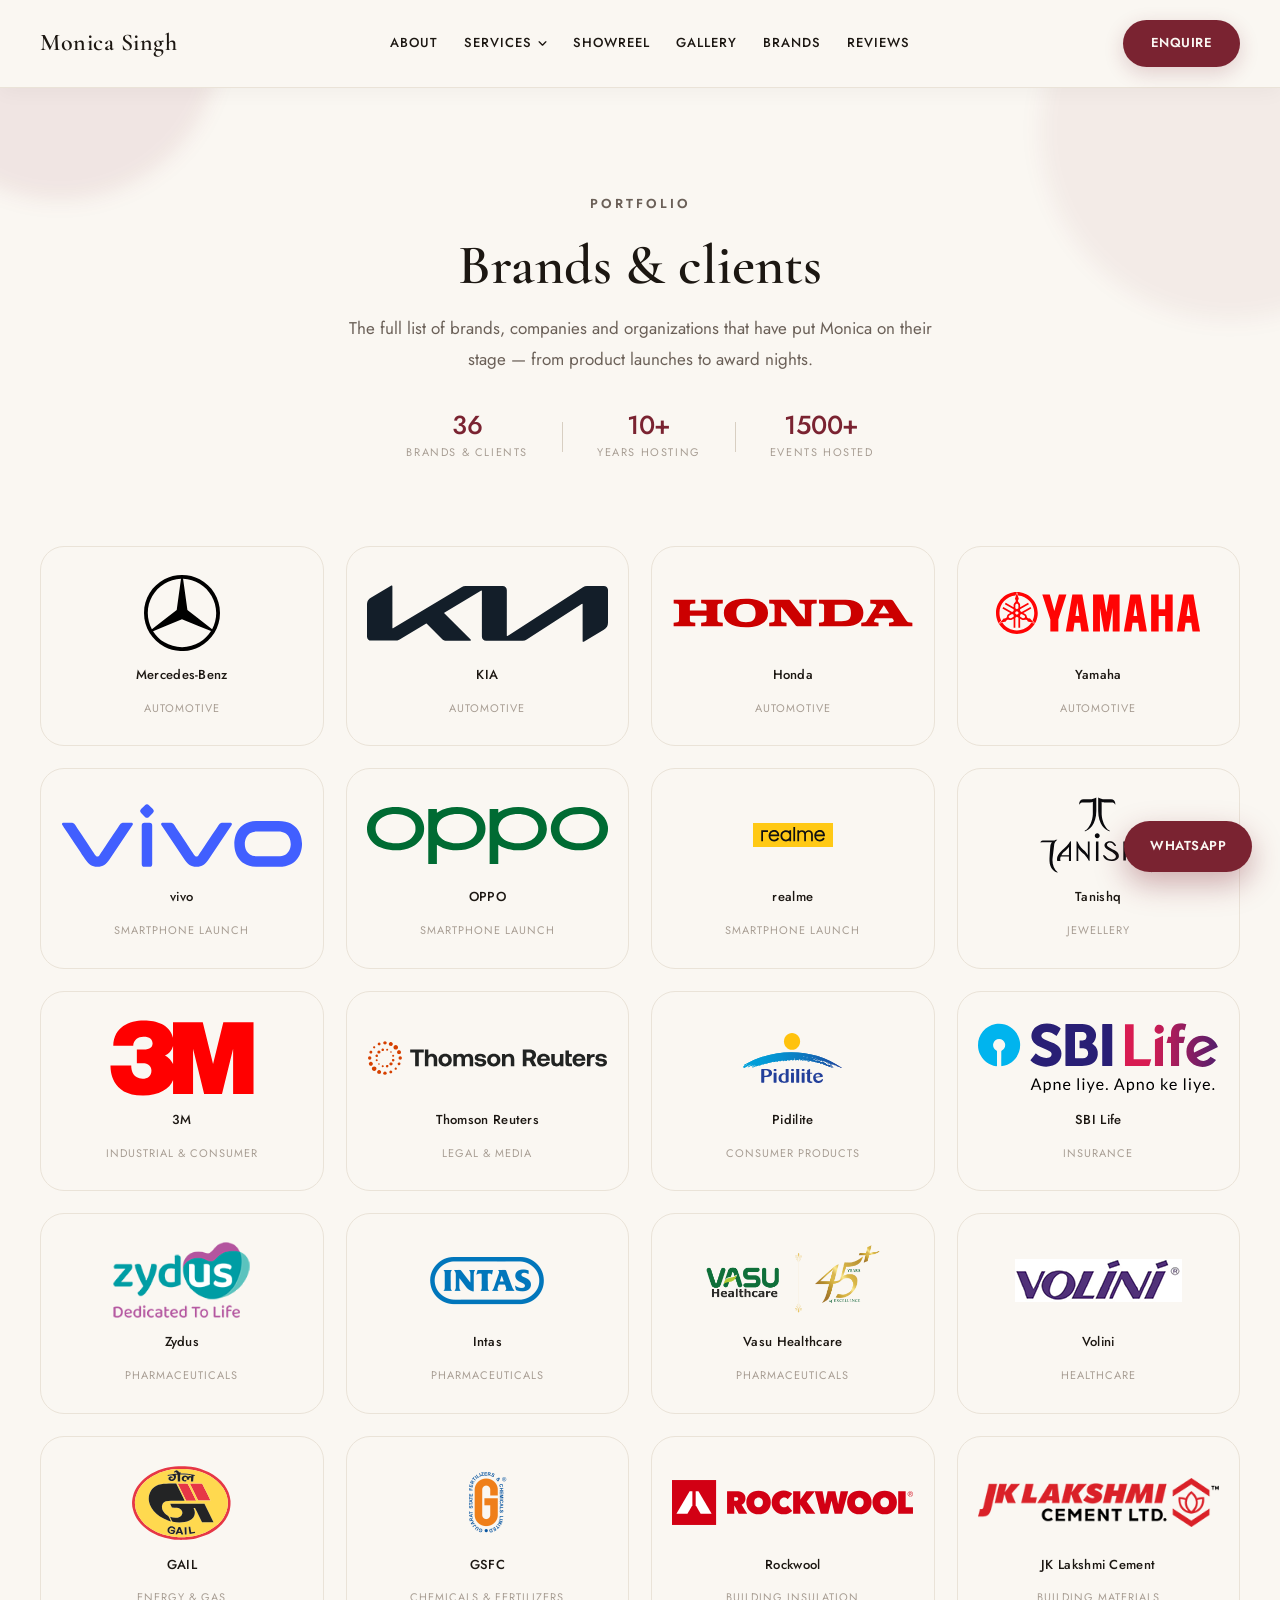
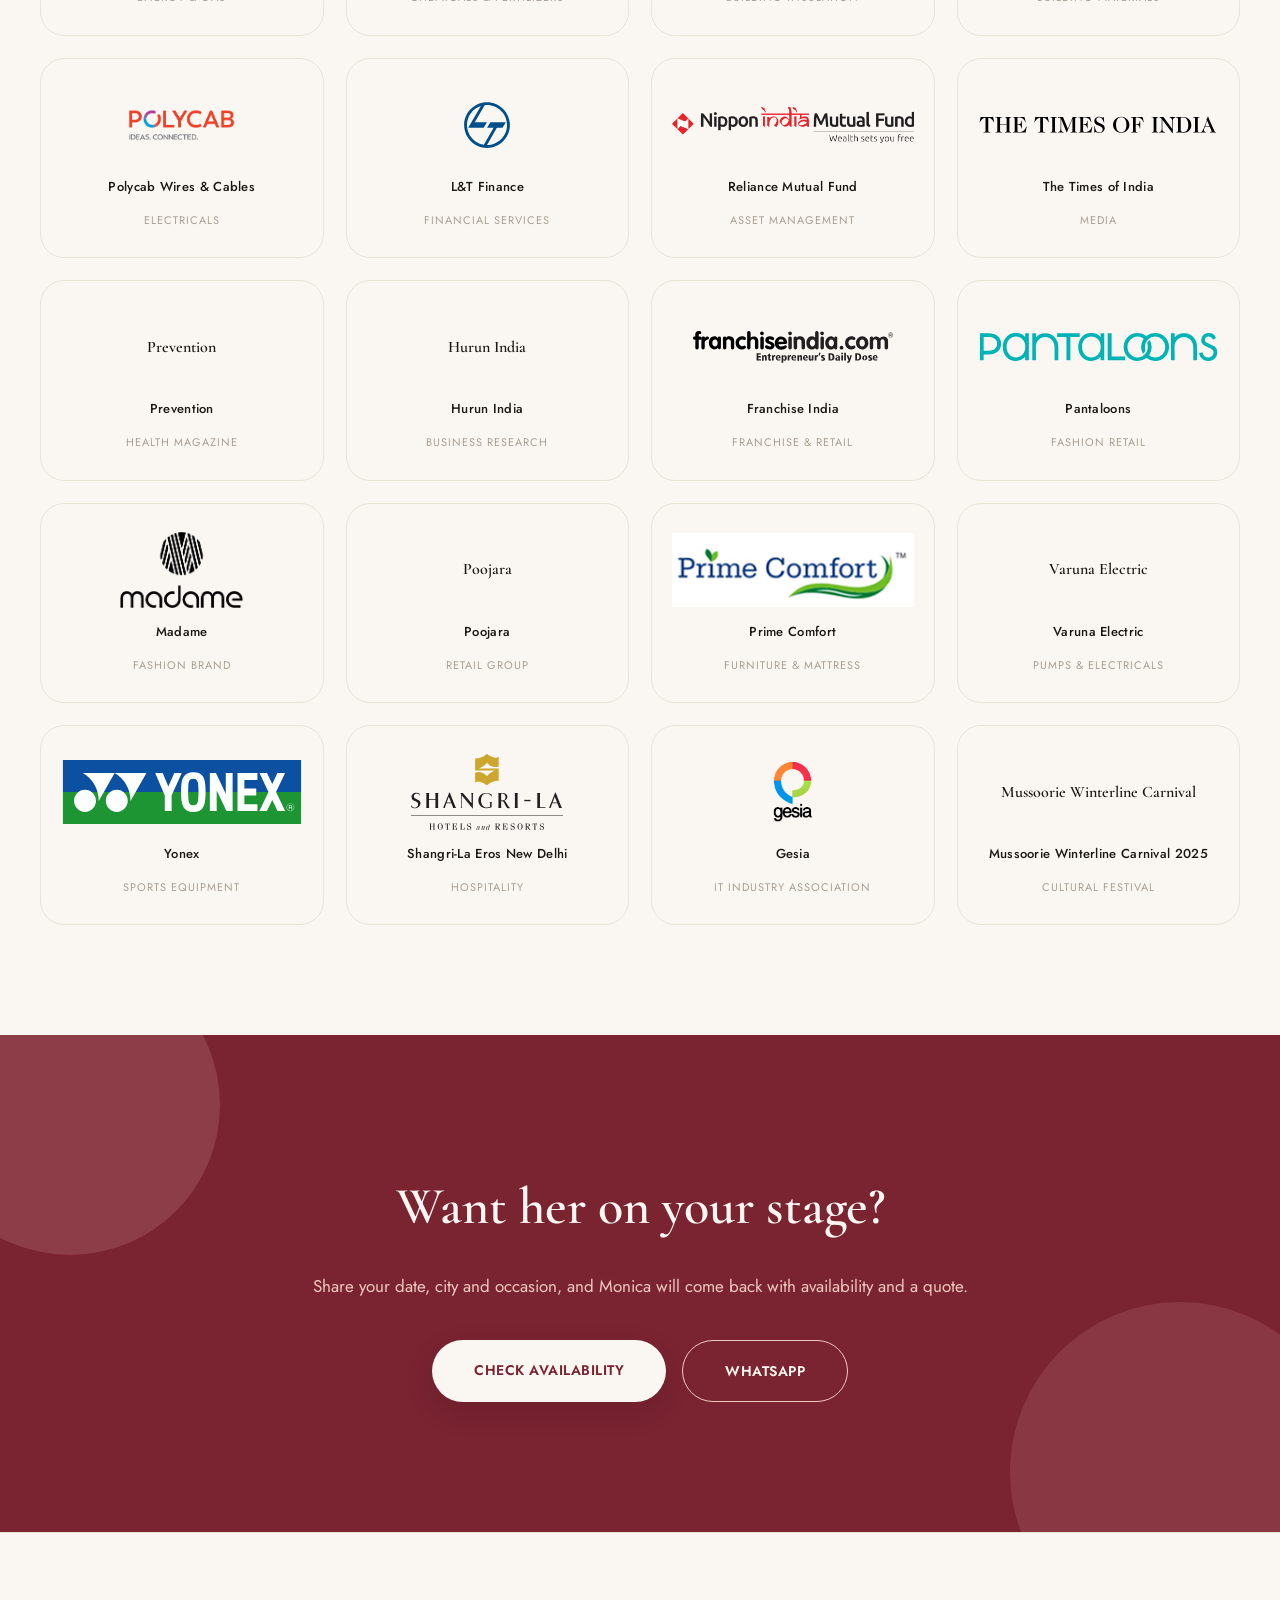
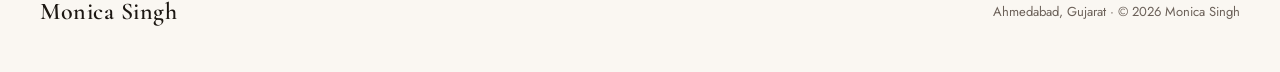
==== commit 22432f2d: "Add Brands nav link, simplify "More" CTA on the logo wall - Add a "Brands" item to the main nav (des" ====
--- a/brands.html
+++ b/brands.html
@@ -15,7 +15,7 @@
   <link href="https://fonts.googleapis.com/css2?family=Cormorant+Garamond:ital,wght@0,400;0,500;0,600;0,700;1,400;1,500&family=Jost:wght@300;400;500;600&display=swap" rel="stylesheet">
 
   <!-- Stylesheet -->
-  <link rel="stylesheet" href="css/style.css?v=6">
+  <link rel="stylesheet" href="css/style.css?v=7">
 </head>
 <body>
 
@@ -46,6 +46,7 @@
 
         <a href="index.html#action" class="nav-link">Showreel</a>
         <a href="gallery.html" class="nav-link">Gallery</a>
+        <a href="brands.html" class="nav-link">Brands</a>
         <a href="index.html#testimonials" class="nav-link">Reviews</a>
       </nav>
 
@@ -72,7 +73,7 @@
       <a href="corporate-events.html">Corporate Events</a>
       <a href="index.html#action">Watch Showreel</a>
       <a href="gallery.html">Event Gallery</a>
-      <a href="brands.html">Brands &amp; Clients</a>
+      <a href="brands.html">Brands</a>
       <a href="index.html#testimonials">Client Reviews</a>
       <a href="index.html#contact" style="color: var(--color-primary); margin-top: 10px;">Enquire Now &rarr;</a>
     </div>
@@ -368,6 +369,6 @@
   </a>
 
   <!-- JavaScript -->
-  <script src="js/app.js?v=6"></script>
+  <script src="js/app.js?v=7"></script>
 </body>
 </html>
